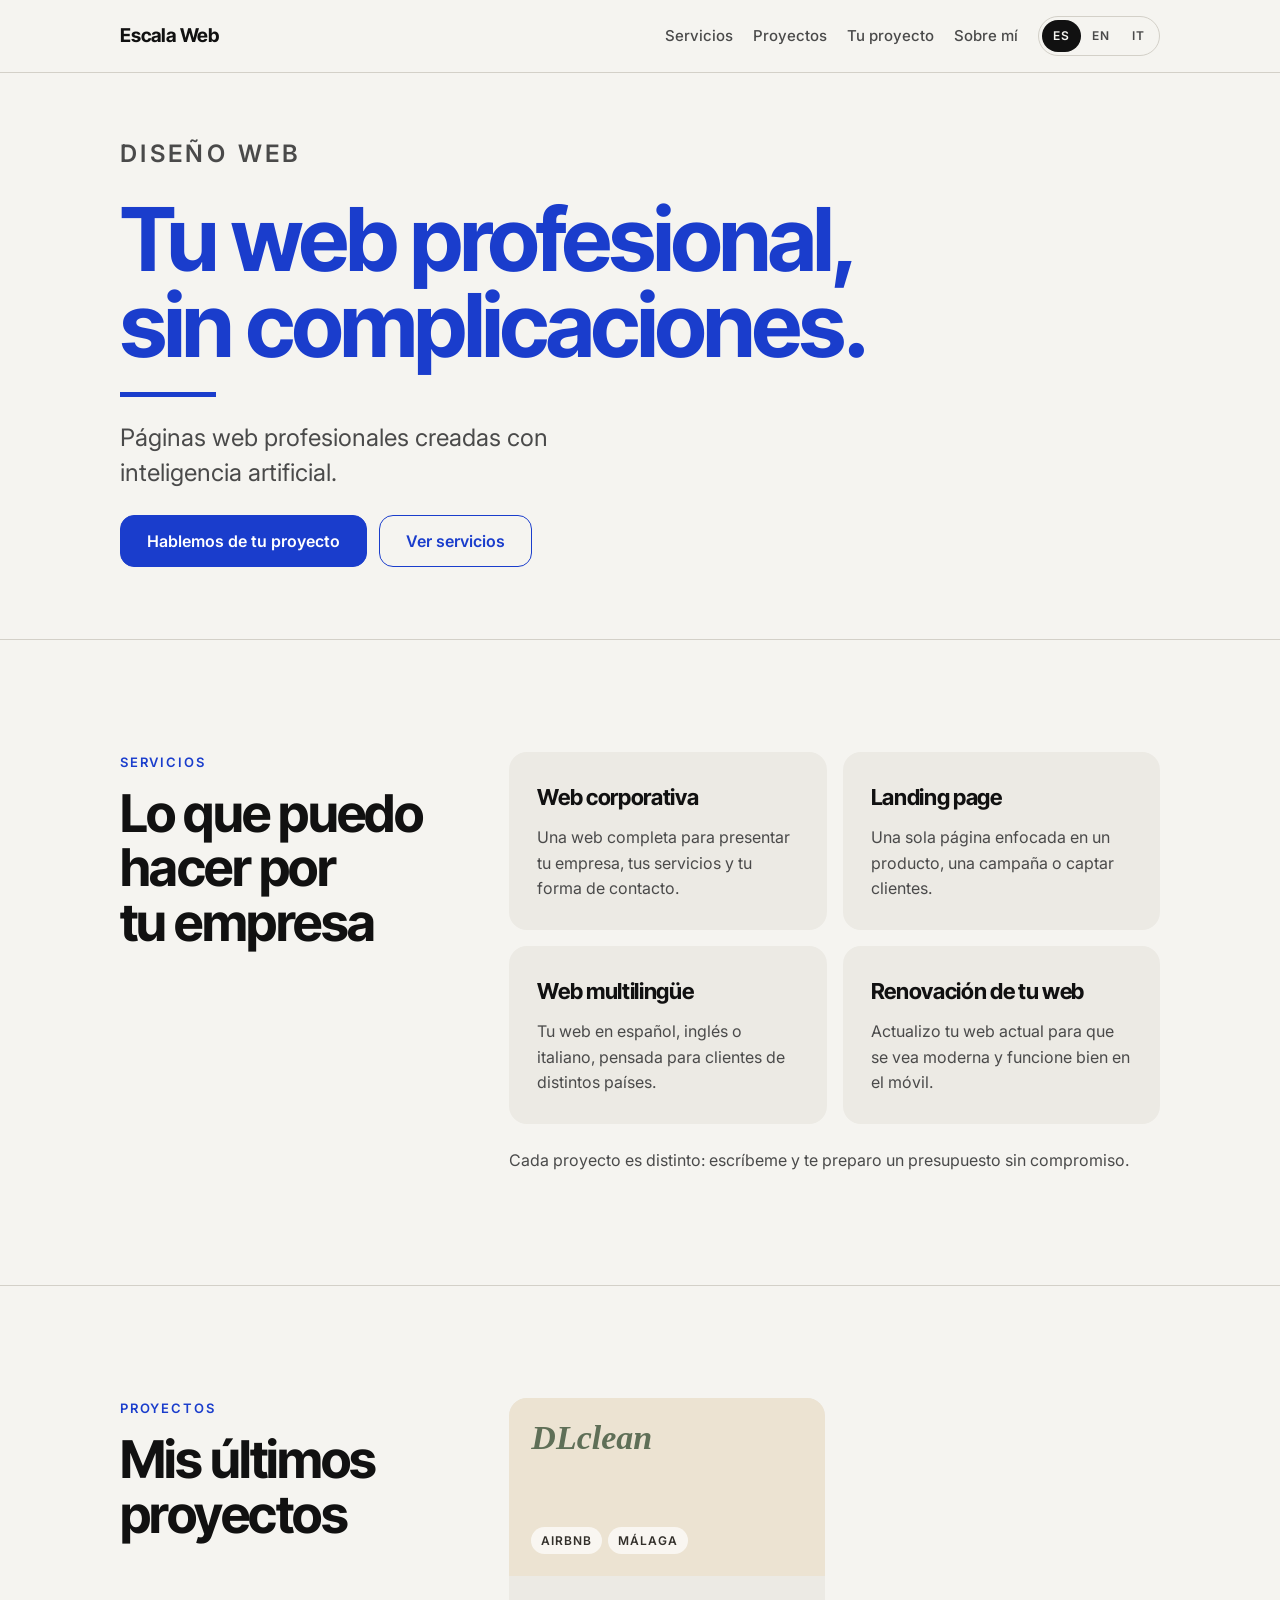
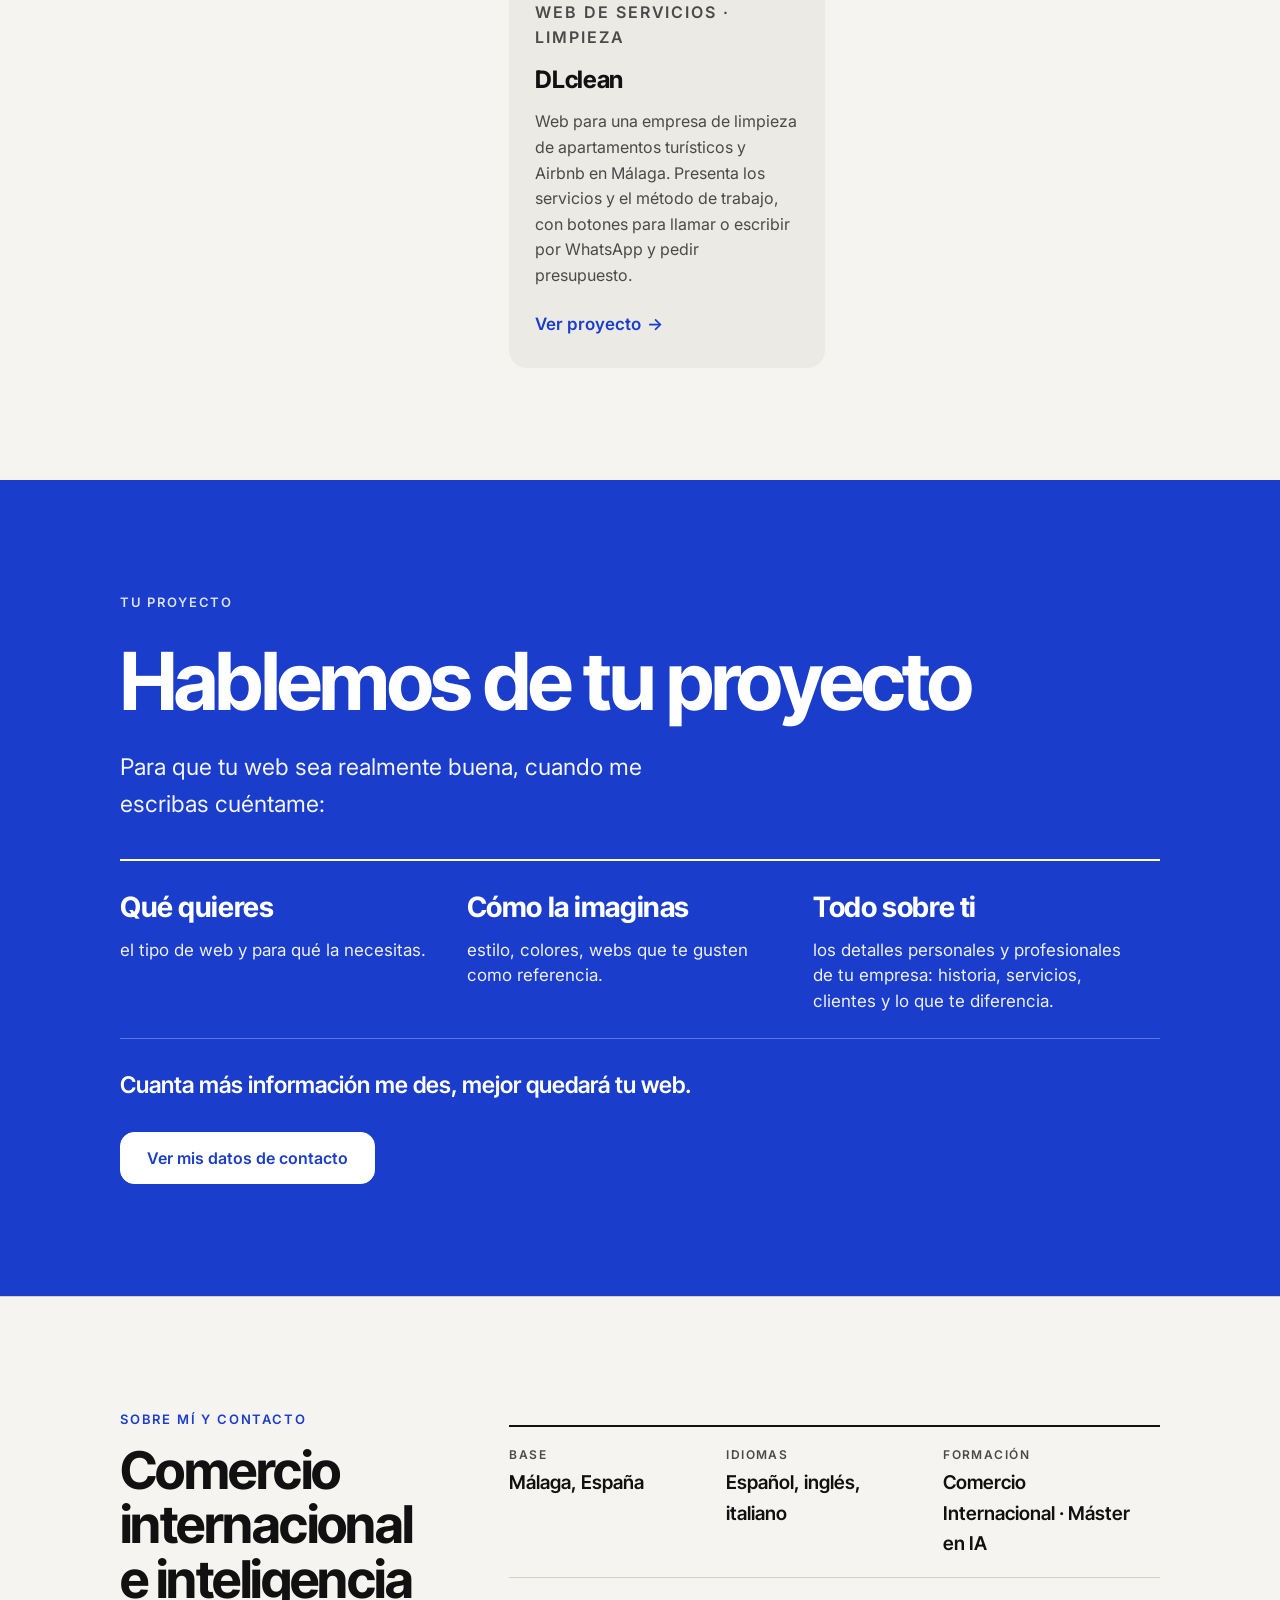
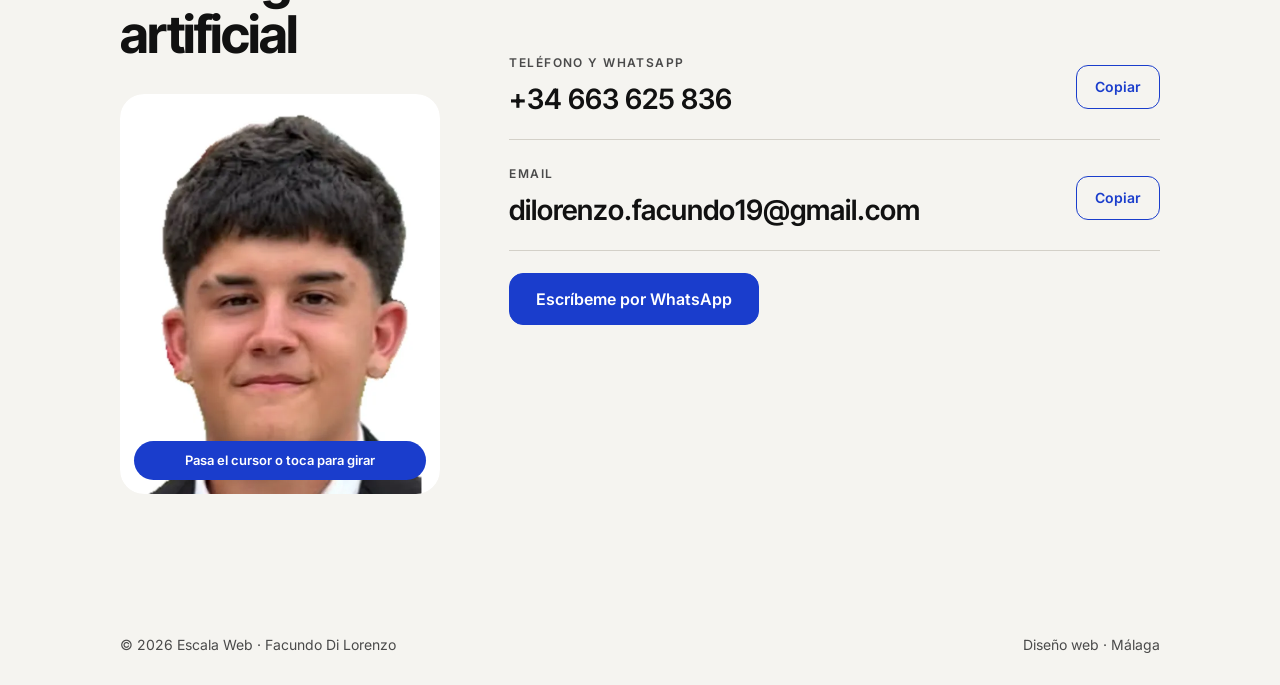
==== index.html @ a5c20615 "Añadir web de Escala Web lista para GitHub Pages Incluye index.html (sitio trilingüe ES/EN/IT), READ" ====
<!doctype html>
<html lang="es">
<head>
<meta charset="utf-8">
<meta name="viewport" content="width=device-width, initial-scale=1, viewport-fit=cover">
<style>body{margin:0}img{max-width:100%}[hidden]{display:none!important}</style>
<title>Escala Web</title>
<meta name="claude:viewport-fit-sides" content="cover">
<link rel="preconnect" href="https://fonts.googleapis.com">
<link rel="stylesheet" href="https://fonts.googleapis.com/css2?family=Inter+Tight:wght@500;600;700&family=Inter:wght@400;500;600&display=swap">
<style>
/* Layout: one column of wide bands, big flyer-style headline, accent block for contact */
:root{
  --bg:#F5F4F0; --surface:#ECEAE4; --fg:#111111; --muted:#4A4A4A; --line:#D3D0C8;
  --accent:#1A3DCC; --accent-ink:#FFFFFF; --accent-hover:#122C99;
  --display:'Inter Tight', 'Helvetica Neue', Arial, sans-serif;
  --body:'Inter', system-ui, -apple-system, 'Segoe UI', sans-serif;
}
@media (prefers-color-scheme: dark){:root:not([data-theme="light"]){
  --bg:#111215; --surface:#1A1C21; --fg:#F2F1EC; --muted:#B4B3AE; --line:#2C2E35;
  --accent:#7D95FF; --accent-ink:#0B0D14; --accent-hover:#A3B4FF; color-scheme:dark}}
:root[data-theme="dark"]{
  --bg:#111215; --surface:#1A1C21; --fg:#F2F1EC; --muted:#B4B3AE; --line:#2C2E35;
  --accent:#7D95FF; --accent-ink:#0B0D14; --accent-hover:#A3B4FF; color-scheme:dark}

*{box-sizing:border-box}
html{scroll-behavior:smooth}
@media (prefers-reduced-motion: reduce){html{scroll-behavior:auto}}
body{background:var(--bg);color:var(--fg);font-family:var(--body);font-size:17px;line-height:1.6}
body::before{content:"";position:fixed;inset:0 0 auto;height:env(safe-area-inset-top,0px);z-index:10;background:var(--bg)}
.wrap{max-width:1120px;margin:0 auto;padding-left:max(16px,env(safe-area-inset-left,0px));padding-right:max(16px,env(safe-area-inset-right,0px))}
@media (min-width:720px){.wrap{padding-left:max(40px,env(safe-area-inset-left,0px));padding-right:max(40px,env(safe-area-inset-right,0px))}}
a{color:var(--accent)} a:hover{color:var(--accent-hover)}
:focus-visible{outline:3px solid var(--accent);outline-offset:3px;border-radius:4px}

/* header */
header{position:sticky;top:env(safe-area-inset-top,0px);z-index:5;background:var(--bg);border-bottom:1px solid var(--line)}
.bar{display:flex;align-items:center;justify-content:space-between;gap:16px;padding-block:16px;flex-wrap:wrap}
.name{font-family:var(--display);font-weight:700;font-size:19px;letter-spacing:-0.01em;color:var(--fg);text-decoration:none}
nav{display:flex;align-items:center;gap:20px;flex-wrap:wrap}
nav .links{display:flex;gap:20px}
nav .links a{color:var(--muted);text-decoration:none;font-size:15px;font-weight:500}
nav .links a:hover{color:var(--fg)}
.lang{display:flex;border:1px solid var(--line);border-radius:999px;padding:3px}
.lang button{font:600 12px/1 var(--body);letter-spacing:0.08em;background:none;border:0;color:var(--muted);padding:8px 11px;border-radius:999px;cursor:pointer;min-height:32px}
.lang button[aria-pressed="true"]{background:var(--fg);color:var(--bg)}
@media (max-width:640px){nav .links{display:none}}

.eyebrow{font-size:13px;font-weight:600;letter-spacing:0.14em;text-transform:uppercase;color:var(--accent);margin:0}
h1,h2,h3{font-family:var(--display);text-wrap:balance;margin:0}

/* hero */
.hero{padding-block:clamp(32px,5vw,64px) clamp(48px,6vw,72px);display:flex;flex-direction:column;gap:24px}
.hero h1{font-size:clamp(42px,7vw,88px);line-height:0.98;letter-spacing:-0.035em;font-weight:700;max-width:13ch}
.hero h1 span{color:var(--accent)}
.rule{width:96px;height:5px;background:var(--accent)}
.hero p{font-size:clamp(19px,2.2vw,24px);color:var(--muted);max-width:34ch;margin:0;line-height:1.45}
.actions{display:flex;gap:12px;flex-wrap:wrap}
.btn{display:inline-flex;align-items:center;gap:10px;min-height:52px;padding:0 26px;border-radius:14px;font:600 16px/1 var(--body);text-decoration:none;border:1.5px solid var(--accent);cursor:pointer}
.btn.solid{background:var(--accent);color:var(--accent-ink)}
.btn.solid:hover{background:var(--accent-hover);border-color:var(--accent-hover);color:var(--accent-ink)}
.btn.ghost{background:none;color:var(--accent)}
.btn.ghost:hover{color:var(--accent-hover);border-color:var(--accent-hover)}

section{border-top:1px solid var(--line)}
.section{padding-block:clamp(64px,9vw,112px);display:grid;grid-template-columns:minmax(0,1fr);gap:40px}
@media (min-width:880px){.section{grid-template-columns:minmax(0,4fr) minmax(0,8fr);gap:64px}}
.section h2{font-size:clamp(34px,4.6vw,52px);line-height:1.05;letter-spacing:-0.03em;margin-top:14px}

/* about */
.about-body{display:flex;flex-direction:column;gap:20px;min-width:0}
.about-body p{margin:0;max-width:62ch;font-size:clamp(17px,1.6vw,19px)}
.facts{display:grid;grid-template-columns:repeat(auto-fit,minmax(200px,1fr));gap:0;margin-top:16px;border-top:2px solid var(--fg)}
.fact{padding:18px 20px 18px 0;border-bottom:1px solid var(--line);display:flex;flex-direction:column;gap:4px}
.fact dt{font-size:12px;font-weight:600;letter-spacing:0.12em;text-transform:uppercase;color:var(--muted)}
.fact dd{margin:0;font-family:var(--display);font-weight:600;font-size:19px}

/* services */
.services{display:grid;grid-template-columns:repeat(auto-fit,minmax(min(100%,260px),1fr));gap:16px;min-width:0}
.service{background:var(--surface);border-radius:18px;padding:28px;display:flex;flex-direction:column;gap:10px}
.service h3{font-size:22px;letter-spacing:-0.015em}
.service p{margin:0;color:var(--muted);font-size:16px}
.note{grid-column:1/-1;margin:8px 0 0;color:var(--muted);font-size:16px}

/* project slide */
.project-slide{background:var(--accent);color:var(--accent-ink);border-top:0}
.slide{min-height:min(88vh,860px);padding-block:clamp(64px,9vw,112px);display:flex;flex-direction:column;justify-content:center;gap:28px}
.project-slide .eyebrow{color:var(--accent-ink);opacity:0.85}
.project-slide h2{color:var(--accent-ink);font-size:clamp(40px,6.4vw,80px);line-height:1;letter-spacing:-0.035em;margin:0}
.slide-intro{margin:0;font-size:clamp(19px,2vw,23px);max-width:44ch;opacity:0.95}
.asks{list-style:none;margin:8px 0 0;padding:0;display:grid;grid-template-columns:repeat(auto-fit,minmax(min(100%,240px),1fr));gap:0;border-top:2px solid var(--accent-ink)}
.asks li{display:flex;flex-direction:column;gap:8px;padding:24px 24px 24px 0;border-bottom:1px solid color-mix(in srgb,var(--accent-ink) 30%,transparent);min-width:0}
.asks strong{font-family:var(--display);font-weight:700;font-size:clamp(22px,2.4vw,28px);letter-spacing:-0.015em}
.asks span{opacity:0.92;line-height:1.5}
.slide-outro{margin:0;font-family:var(--display);font-weight:600;font-size:clamp(19px,2vw,23px)}
.btn.light{align-self:flex-start;background:var(--accent-ink);color:var(--accent);border-color:var(--accent-ink)}
.btn.light:hover{opacity:0.9;color:var(--accent)}

/* contact details inside about */
.contact-list{display:flex;flex-direction:column;gap:6px;min-width:0;margin-top:20px}
.contact-row{display:flex;align-items:center;justify-content:space-between;gap:16px;flex-wrap:wrap;padding:18px 0;border-bottom:1px solid var(--line)}
.contact-row .lbl{font-size:12px;font-weight:600;letter-spacing:0.12em;text-transform:uppercase;color:var(--muted);display:block;margin-bottom:4px}
.contact-row .val{font-family:var(--display);font-weight:600;font-size:clamp(20px,2.6vw,28px);user-select:all;overflow-wrap:anywhere}
.copy{font:600 14px/1 var(--body);background:none;color:var(--accent);border:1.5px solid var(--accent);border-radius:12px;min-height:44px;padding:0 18px;cursor:pointer}
.copy:hover{background:var(--accent);color:var(--accent-ink)}
.wa{align-self:flex-start;margin-top:16px}

/* projects */
.projects{display:grid;grid-template-columns:repeat(auto-fill,minmax(min(100%,300px),1fr));gap:20px;min-width:0}
.proj{background:var(--surface);border-radius:18px;overflow:hidden;display:flex;flex-direction:column;min-width:0}
.proj-vis{aspect-ratio:16/9;max-width:100%;display:flex;flex-direction:column;justify-content:space-between;padding:22px}
.proj-vis.clean{background:#ECE3D2;color:#33302B}
.proj-vis.clean em{color:#5F6F57}
.pv-name{font-family:Georgia,'Times New Roman',serif;font-size:clamp(26px,3vw,34px);font-weight:600;line-height:1.05}
.pv-name em{font-style:italic}
.pv-tags{display:flex;gap:6px;flex-wrap:wrap}
.pv-tags i{font-style:normal;font-size:12px;font-weight:600;letter-spacing:0.08em;text-transform:uppercase;background:rgba(255,255,255,0.7);color:#33302B;padding:4px 10px;border-radius:999px}
.proj-body{padding:24px 26px 26px;display:flex;flex-direction:column;gap:10px;flex:1}
.proj-kind{margin:0;font-size:12px;font-weight:600;letter-spacing:0.12em;text-transform:uppercase;color:var(--accent)}
.proj-body h3{font-size:24px;letter-spacing:-0.015em}
.proj-body p{margin:0;color:var(--muted);font-size:16px}
.proj-link{margin-top:auto;padding-top:8px;font-weight:600;text-decoration:none;display:inline-flex;align-items:center;gap:6px;min-height:44px}
.proj-link::after{content:"→"}

/* flip card */
.flip{display:block;margin-top:32px;width:min(100%,320px);aspect-ratio:4/5;max-width:100%;padding:0;border:0;background:none;cursor:pointer;perspective:1200px;font:inherit;color:inherit;text-align:left}
.flip-inner{position:relative;display:block;width:100%;height:100%;transition:transform .7s cubic-bezier(.2,.7,.2,1);transform-style:preserve-3d}
.flip[aria-pressed="true"] .flip-inner{transform:rotateY(180deg)}
@media (hover:hover){.flip:hover .flip-inner{transform:rotateY(180deg)}}
.flip-face{position:absolute;inset:0;border-radius:24px;overflow:hidden;backface-visibility:hidden;-webkit-backface-visibility:hidden;display:flex;flex-direction:column}
.flip-front{background:var(--surface);align-items:center;justify-content:center}
.flip-front img{position:absolute;inset:0;width:100%;height:100%;object-fit:cover}
.photo-ph{font-family:var(--display);font-weight:700;font-size:88px;letter-spacing:-0.04em;color:var(--accent)}
.flip-hint{position:absolute;left:14px;right:14px;bottom:14px;text-align:center;font-size:13px;font-weight:600;padding:9px 12px;border-radius:999px;background:var(--accent);color:var(--accent-ink)}
.flip-back{transform:rotateY(180deg);background:var(--accent);color:var(--accent-ink);padding:24px 22px;justify-content:safe center;gap:10px;overflow-y:auto}
.flip-name{font-family:var(--display);font-weight:700;font-size:22px;line-height:1.1;letter-spacing:-0.02em}
.flip-text{font-size:15px;line-height:1.4}
.flip-ask{font-family:var(--display);font-weight:600;font-size:15px;line-height:1.35;padding-top:10px;border-top:1px solid color-mix(in srgb,var(--accent-ink) 35%,transparent)}
@media (prefers-reduced-motion:reduce){.flip-inner{transition:none}}

footer .wrap{padding-block:28px;display:flex;justify-content:space-between;gap:12px;flex-wrap:wrap;color:var(--muted);font-size:14px}
</style>

<header>
  <div class="wrap bar">
    <a class="name" href="#inicio">Escala Web</a>
    <nav aria-label="Principal">
      <div class="links">
        <a href="#servicios" data-i18n="navServices">Servicios</a>
        <a href="#proyectos" data-i18n="navProj">Proyectos</a>
        <a href="#contacto" data-i18n="navContact">Tu proyecto</a>
        <a href="#sobre-mi" data-i18n="navAbout">Sobre mí</a>
      </div>
      <div class="lang" role="group" aria-label="Idioma">
        <button type="button" id="lang-es" data-lang="es" aria-pressed="true">ES</button>
        <button type="button" id="lang-en" data-lang="en" aria-pressed="false">EN</button>
        <button type="button" id="lang-it" data-lang="it" aria-pressed="false">IT</button>
      </div>
    </nav>
  </div>
</header>

<main>
  <div class="wrap hero" id="inicio">
    <p class="eyebrow" data-i18n="heroEyebrow">Diseño web</p>
    <h1><span data-i18n="heroA">Tu web profesional,</span><br><span data-i18n="heroB">sin complicaciones.</span></h1>
    <div class="rule" aria-hidden="true"></div>
    <p data-i18n="heroSub">Páginas web profesionales creadas con inteligencia artificial.</p>
    <div class="actions">
      <a class="btn solid" href="#contacto" data-i18n="ctaTalk">Hablemos de tu proyecto</a>
      <a class="btn ghost" href="#servicios" data-i18n="ctaServices">Ver servicios</a>
    </div>
  </div>

  <section id="servicios">
    <div class="wrap section">
      <div>
        <p class="eyebrow" data-i18n="servEyebrow">Servicios</p>
        <h2 data-i18n="servTitle">Lo que puedo hacer por tu empresa</h2>
      </div>
      <div class="services">
        <article class="service"><h3 data-i18n="s1t">Web corporativa</h3><p data-i18n="s1d">Una web completa para presentar tu empresa, tus servicios y tu forma de contacto.</p></article>
        <article class="service"><h3 data-i18n="s2t">Landing page</h3><p data-i18n="s2d">Una sola página enfocada en un producto, una campaña o captar clientes.</p></article>
        <article class="service"><h3 data-i18n="s3t">Web multilingüe</h3><p data-i18n="s3d">Tu web en español, inglés o italiano, pensada para clientes de distintos países.</p></article>
        <article class="service"><h3 data-i18n="s4t">Renovación de tu web</h3><p data-i18n="s4d">Actualizo tu web actual para que se vea moderna y funcione bien en el móvil.</p></article>
        <p class="note" data-i18n="servNote">Cada proyecto es distinto: escríbeme y te preparo un presupuesto sin compromiso.</p>
      </div>
    </div>
  </section>

  <section id="proyectos">
    <div class="wrap section">
      <div>
        <p class="eyebrow" data-i18n="projEyebrow">Proyectos</p>
        <h2 data-i18n="projTitle">Mis últimos proyectos</h2>
      </div>
      <div class="projects">
        <article class="proj">
          <div class="proj-vis clean" aria-hidden="true"><span class="pv-name"><em>DLclean</em></span><span class="pv-tags"><i>Airbnb</i><i>Málaga</i></span></div>
          <div class="proj-body">
            <p class="proj-kind" data-i18n="p2k">Web de servicios · Limpieza</p>
            <h3>DLclean</h3>
            <p data-i18n="p2d">Web para una empresa de limpieza de apartamentos turísticos y Airbnb en Málaga. Presenta los servicios y el método de trabajo, con botones para llamar o escribir por WhatsApp y pedir presupuesto.</p>
            <a class="proj-link" href="https://claude.ai/artifact/Vc1E23yDyz9UWyHTPFoiGH" target="_blank" rel="noopener" data-i18n="seeProj">Ver proyecto</a>
          </div>
        </article>
      </div>
    </div>
  </section>

  <section id="contacto" class="project-slide">
    <div class="wrap slide">
      <p class="eyebrow" data-i18n="contEyebrow">Tu proyecto</p>
      <h2 data-i18n="contTitle">Hablemos de tu proyecto</h2>
      <p class="slide-intro" data-i18n="briefIntro">Para que tu web sea realmente buena, cuando me escribas cuéntame:</p>
      <ul class="asks">
        <li><strong data-i18n="b1t">Qué quieres</strong><span data-i18n="b1d">el tipo de web y para qué la necesitas.</span></li>
        <li><strong data-i18n="b2t">Cómo la imaginas</strong><span data-i18n="b2d">estilo, colores, webs que te gusten como referencia.</span></li>
        <li><strong data-i18n="b3t">Todo sobre ti</strong><span data-i18n="b3d">los detalles personales y profesionales de tu empresa: historia, servicios, clientes y lo que te diferencia.</span></li>
      </ul>
      <p class="slide-outro" data-i18n="briefOutro">Cuanta más información me des, mejor quedará tu web.</p>
      <a class="btn light" href="#sobre-mi" data-i18n="toContact">Ver mis datos de contacto</a>
    </div>
  </section>

  <section id="sobre-mi">
    <div class="wrap section">
      <div>
        <p class="eyebrow" data-i18n="aboutEyebrow">Sobre mí y contacto</p>
        <h2 data-i18n="aboutTitle">Comercio internacional e inteligencia artificial</h2>
        <button type="button" class="flip" id="flip-card" aria-pressed="false" aria-label="Girar la tarjeta para ver más sobre Facundo">
          <span class="flip-inner">
            <span class="flip-face flip-front">
              <img src="[data-uri]" alt="Facundo Di Lorenzo" width="560" height="700">
              <span class="flip-hint" data-i18n="flipHint">Pasa el cursor o toca para girar</span>
            </span>
            <span class="flip-face flip-back">
              <span class="flip-name">Facundo Di Lorenzo</span>
              <span class="flip-text" data-i18n="flipText">Soy Facundo Di Lorenzo y tengo 19 años. Soy graduado en Bachillerato de Letras y actualmente estudio Comercio Internacional y curso un máster de Inteligencia Artificial y sus skills.</span>
              <span class="flip-ask" data-i18n="flipAsk">Si necesitas algo más, pregúntame.</span>
            </span>
          </span>
        </button>
      </div>
      <div class="about-body">
        <dl class="facts">
          <div class="fact"><dt data-i18n="fBase">Base</dt><dd>Málaga, España</dd></div>
          <div class="fact"><dt data-i18n="fLang">Idiomas</dt><dd data-i18n="fLangV">Español, inglés, italiano</dd></div>
          <div class="fact"><dt data-i18n="fStudy">Formación</dt><dd data-i18n="fStudyV">Comercio Internacional · Máster en IA</dd></div>
        </dl>
        <div class="contact-list">
          <div class="contact-row">
            <div><span class="lbl" data-i18n="cPhone">Teléfono y WhatsApp</span><span class="val" id="phone">+34 663 625 836</span></div>
            <button class="copy" type="button" id="copy-phone" data-copy="+34663625836" data-i18n="copy">Copiar</button>
          </div>
          <div class="contact-row">
            <div><span class="lbl" data-i18n="cMail">Email</span><span class="val" id="mail">dilorenzo.facundo19@gmail.com</span></div>
            <button class="copy" type="button" id="copy-mail" data-copy="dilorenzo.facundo19@gmail.com" data-i18n="copy">Copiar</button>
          </div>
          <a class="btn solid wa" href="https://wa.me/34663625836" target="_blank" rel="noopener" data-i18n="waBtn">Escríbeme por WhatsApp</a>
        </div>
      </div>
    </div>
  </section>

</main>

<footer>
  <div class="wrap"><span>© 2026 Escala Web · Facundo Di Lorenzo</span><span data-i18n="footer">Diseño web · Málaga</span></div>
</footer>

<script>
const T = {
  es:{navAbout:"Sobre mí",navServices:"Servicios",flipHint:"Pasa el cursor o toca para girar",flipText:"Soy Facundo Di Lorenzo y tengo 19 años. Soy graduado en Bachillerato de Letras y actualmente estudio Comercio Internacional y curso un máster de Inteligencia Artificial y sus skills.",flipAsk:"Si necesitas algo más, pregúntame.",navProj:"Proyectos",projEyebrow:"Proyectos",projTitle:"Mis últimos proyectos",p2k:"Web de servicios · Limpieza",p2d:"Web para una empresa de limpieza de apartamentos turísticos y Airbnb en Málaga. Presenta los servicios y el método de trabajo, con botones para llamar o escribir por WhatsApp y pedir presupuesto.",seeProj:"Ver proyecto",navContact:"Tu proyecto",heroEyebrow:"Diseño web",heroA:"Tu web profesional,",heroB:"sin complicaciones.",heroSub:"Páginas web profesionales creadas con inteligencia artificial.",ctaTalk:"Hablemos de tu proyecto",ctaServices:"Ver servicios",aboutEyebrow:"Sobre mí y contacto",aboutTitle:"Comercio internacional e inteligencia artificial",fBase:"Base",fLang:"Idiomas",fLangV:"Español, inglés, italiano",fStudy:"Formación",fStudyV:"Comercio Internacional · Máster en IA",servEyebrow:"Servicios",servTitle:"Lo que puedo hacer por tu empresa",s1t:"Web corporativa",s1d:"Una web completa para presentar tu empresa, tus servicios y tu forma de contacto.",s2t:"Landing page",s2d:"Una sola página enfocada en un producto, una campaña o captar clientes.",s3t:"Web multilingüe",s3d:"Tu web en español, inglés o italiano, pensada para clientes de distintos países.",s4t:"Renovación de tu web",s4d:"Actualizo tu web actual para que se vea moderna y funcione bien en el móvil.",servNote:"Cada proyecto es distinto: escríbeme y te preparo un presupuesto sin compromiso.",contEyebrow:"Tu proyecto",toContact:"Ver mis datos de contacto",contTitle:"Hablemos de tu proyecto",briefIntro:"Para que tu web sea realmente buena, cuando me escribas cuéntame:",b1t:"Qué quieres",b1d:"el tipo de web y para qué la necesitas.",b2t:"Cómo la imaginas",b2d:"estilo, colores, webs que te gusten como referencia.",b3t:"Todo sobre ti",b3d:"los detalles personales y profesionales de tu empresa: historia, servicios, clientes y lo que te diferencia.",briefOutro:"Cuanta más información me des, mejor quedará tu web.",cPhone:"Teléfono y WhatsApp",cMail:"Email",copy:"Copiar",copied:"Copiado",waBtn:"Escríbeme por WhatsApp",footer:"Diseño web · Málaga"},
  en:{navAbout:"About",navServices:"Services",flipHint:"Hover or tap to flip",flipText:"I'm Facundo Di Lorenzo and I'm 19. I finished my Baccalaureate in Humanities, and I'm now studying International Trade and doing a master's in Artificial Intelligence and its skills.",flipAsk:"If you need anything else, just ask me.",navProj:"Projects",projEyebrow:"Projects",projTitle:"My latest projects",p2k:"Service website · Cleaning",p2d:"Website for a holiday-apartment and Airbnb cleaning company in Málaga. It presents the services and the way of working, with buttons to call, message on WhatsApp and ask for a quote.",seeProj:"See project",navContact:"Your project",heroEyebrow:"Web design",heroA:"Your professional website,",heroB:"without the hassle.",heroSub:"Professional websites built with artificial intelligence.",ctaTalk:"Let's talk about your project",ctaServices:"See services",aboutEyebrow:"About me & contact",aboutTitle:"International trade meets artificial intelligence",fBase:"Based in",fLang:"Languages",fLangV:"Spanish, English, Italian",fStudy:"Education",fStudyV:"International Trade · Master's in AI",servEyebrow:"Services",servTitle:"What I can do for your business",s1t:"Company website",s1d:"A complete website to present your company, your services and how to reach you.",s2t:"Landing page",s2d:"A single page focused on one product, a campaign or winning new clients.",s3t:"Multilingual website",s3d:"Your website in Spanish, English or Italian, built for clients from different countries.",s4t:"Website redesign",s4d:"I update your current website so it looks modern and works well on mobile.",servNote:"Every project is different: write to me and I'll prepare a free, no-obligation quote.",contEyebrow:"Your project",toContact:"See my contact details",contTitle:"Let's talk about your project",briefIntro:"To make your website truly great, when you contact me tell me:",b1t:"What you want",b1d:"the type of website and what you need it for.",b2t:"How you picture it",b2d:"style, colours, websites you like as a reference.",b3t:"All about you",b3d:"the personal and professional details of your business: its story, services, clients and what sets you apart.",briefOutro:"The more you tell me, the better your website will be.",cPhone:"Phone and WhatsApp",cMail:"Email",copy:"Copy",copied:"Copied",waBtn:"Message me on WhatsApp",footer:"Web design · Málaga"},
  it:{navAbout:"Chi sono",navServices:"Servizi",flipHint:"Passa il cursore o tocca per girare",flipText:"Sono Facundo Di Lorenzo e ho 19 anni. Mi sono diplomato al liceo umanistico e ora studio Commercio Internazionale e frequento un master in Intelligenza Artificiale e le sue skills.",flipAsk:"Se ti serve altro, chiedimi pure.",navProj:"Progetti",projEyebrow:"Progetti",projTitle:"I miei ultimi progetti",p2k:"Sito di servizi · Pulizie",p2d:"Sito per un'impresa di pulizie di appartamenti turistici e Airbnb a Málaga. Presenta i servizi e il metodo di lavoro, con pulsanti per chiamare, scrivere su WhatsApp e chiedere un preventivo.",seeProj:"Vedi il progetto",navContact:"Il tuo progetto",heroEyebrow:"Web design",heroA:"Il tuo sito professionale,",heroB:"senza complicazioni.",heroSub:"Siti web professionali creati con l'intelligenza artificiale.",ctaTalk:"Parliamo del tuo progetto",ctaServices:"Vedi i servizi",aboutEyebrow:"Chi sono e contatti",aboutTitle:"Commercio internazionale e intelligenza artificiale",fBase:"Sede",fLang:"Lingue",fLangV:"Spagnolo, inglese, italiano",fStudy:"Formazione",fStudyV:"Commercio Internazionale · Master in IA",servEyebrow:"Servizi",servTitle:"Cosa posso fare per la tua azienda",s1t:"Sito aziendale",s1d:"Un sito completo per presentare la tua azienda, i tuoi servizi e come contattarti.",s2t:"Landing page",s2d:"Una sola pagina dedicata a un prodotto, una campagna o all'acquisizione di clienti.",s3t:"Sito multilingue",s3d:"Il tuo sito in spagnolo, inglese o italiano, pensato per clienti di paesi diversi.",s4t:"Rinnovo del sito",s4d:"Aggiorno il tuo sito attuale perché sia moderno e funzioni bene su mobile.",servNote:"Ogni progetto è diverso: scrivimi e ti preparo un preventivo senza impegno.",contEyebrow:"Il tuo progetto",toContact:"Vedi i miei contatti",contTitle:"Parliamo del tuo progetto",briefIntro:"Perché il tuo sito sia davvero ottimo, quando mi contatti raccontami:",b1t:"Cosa vuoi",b1d:"il tipo di sito e a cosa ti serve.",b2t:"Come lo immagini",b2d:"stile, colori, siti che ti piacciono come riferimento.",b3t:"Tutto su di te",b3d:"i dettagli personali e professionali della tua azienda: storia, servizi, clienti e cosa ti distingue.",briefOutro:"Più informazioni mi dai, migliore sarà il tuo sito.",cPhone:"Telefono e WhatsApp",cMail:"Email",copy:"Copia",copied:"Copiato",waBtn:"Scrivimi su WhatsApp",footer:"Web design · Málaga"}
};
let current = 'es';
function setLang(l){
  if(!T[l]) l='es';
  current = l;
  document.documentElement.lang = l;
  document.querySelectorAll('[data-i18n]').forEach(el=>{const k=el.dataset.i18n; if(T[l][k]) el.textContent=T[l][k];});
  document.querySelectorAll('.lang button').forEach(b=>b.setAttribute('aria-pressed', String(b.dataset.lang===l)));
  try{localStorage.setItem('lang',l);}catch(e){}
}
(function(){const f=document.getElementById('flip-card');if(f)f.addEventListener('click',()=>f.setAttribute('aria-pressed',String(f.getAttribute('aria-pressed')!=='true')));})();
document.querySelectorAll('.lang button').forEach(b=>b.addEventListener('click',()=>setLang(b.dataset.lang)));
document.querySelectorAll('.copy').forEach(b=>b.addEventListener('click',()=>{
  const done=()=>{b.textContent=T[current].copied; setTimeout(()=>{b.textContent=T[current].copy;},1600);};
  const fallback=()=>{const v=b.parentElement.querySelector('.val'); const r=document.createRange(); r.selectNodeContents(v); const s=getSelection(); s.removeAllRanges(); s.addRange(r);};
  try{navigator.clipboard.writeText(b.dataset.copy).then(done,fallback);}catch(e){fallback();}
}));
let saved=null; try{saved=localStorage.getItem('lang');}catch(e){}
setLang(saved||'es');
</script>

</html>
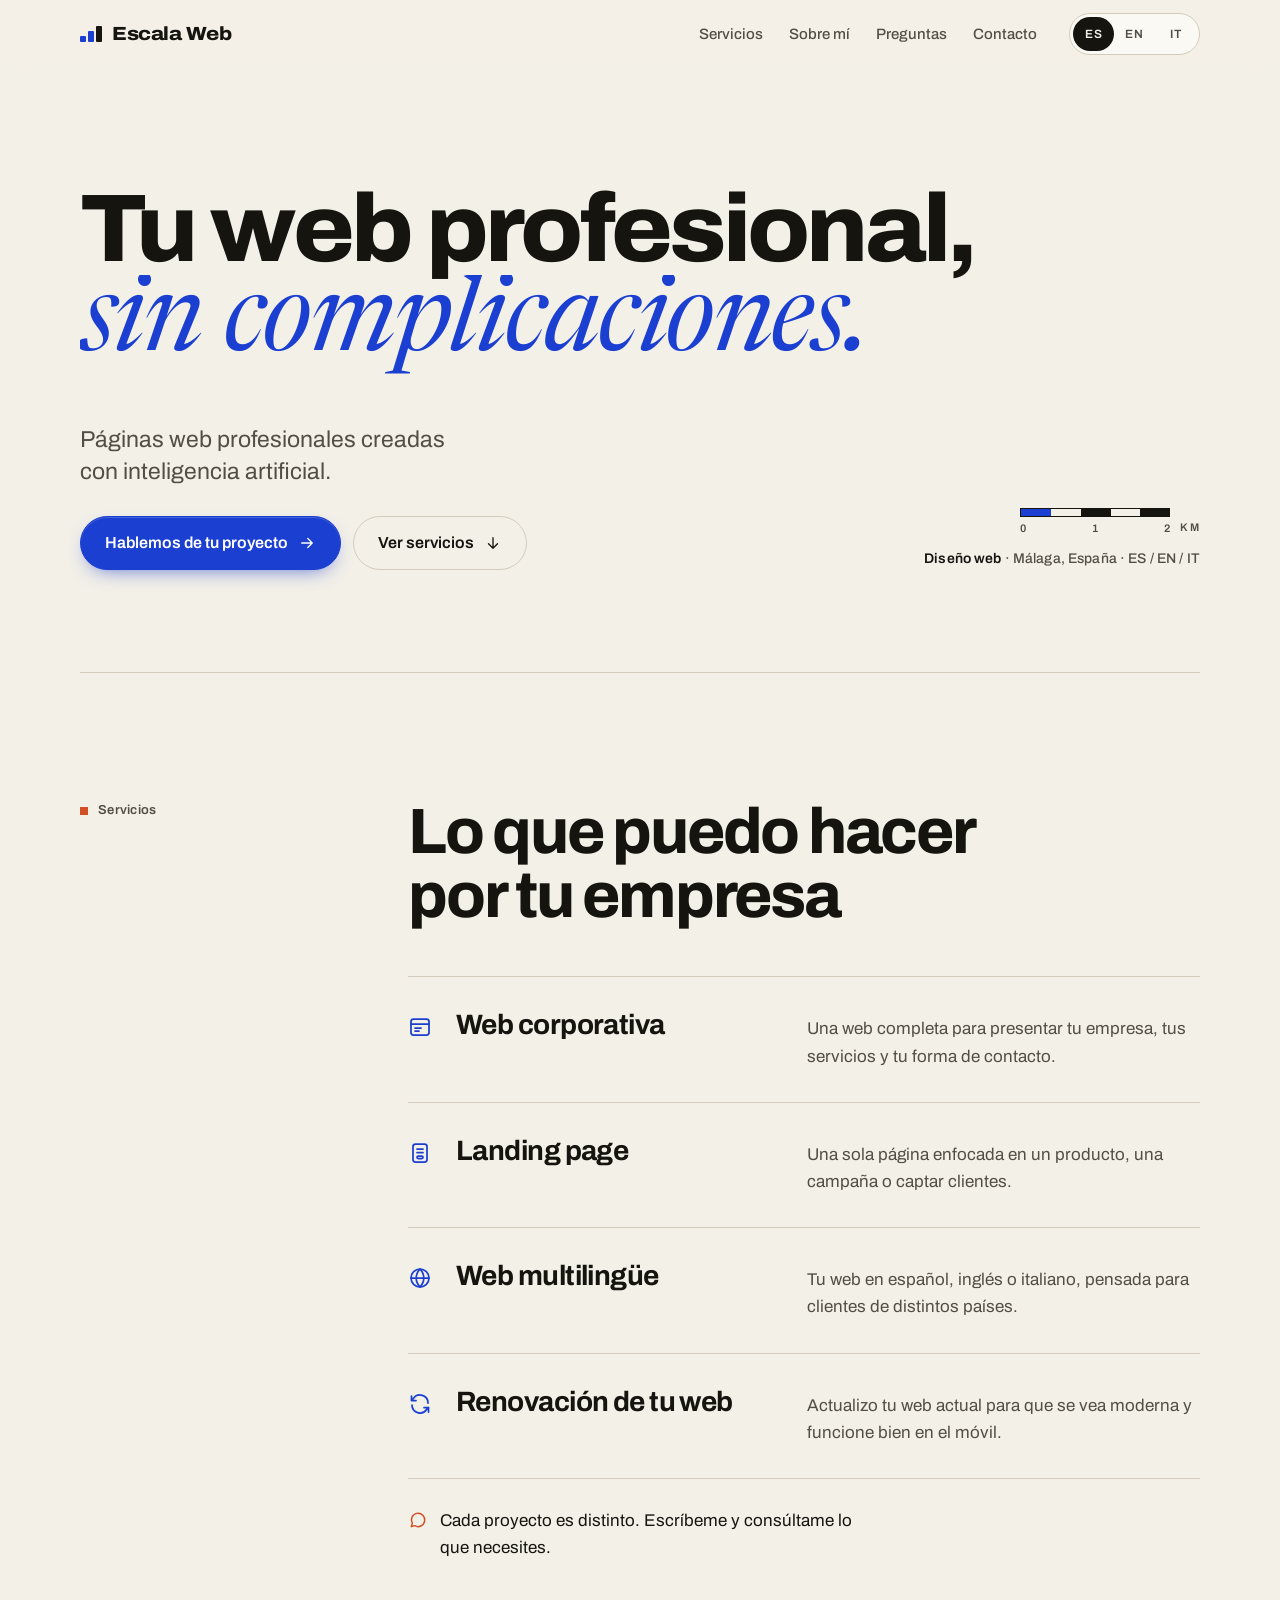
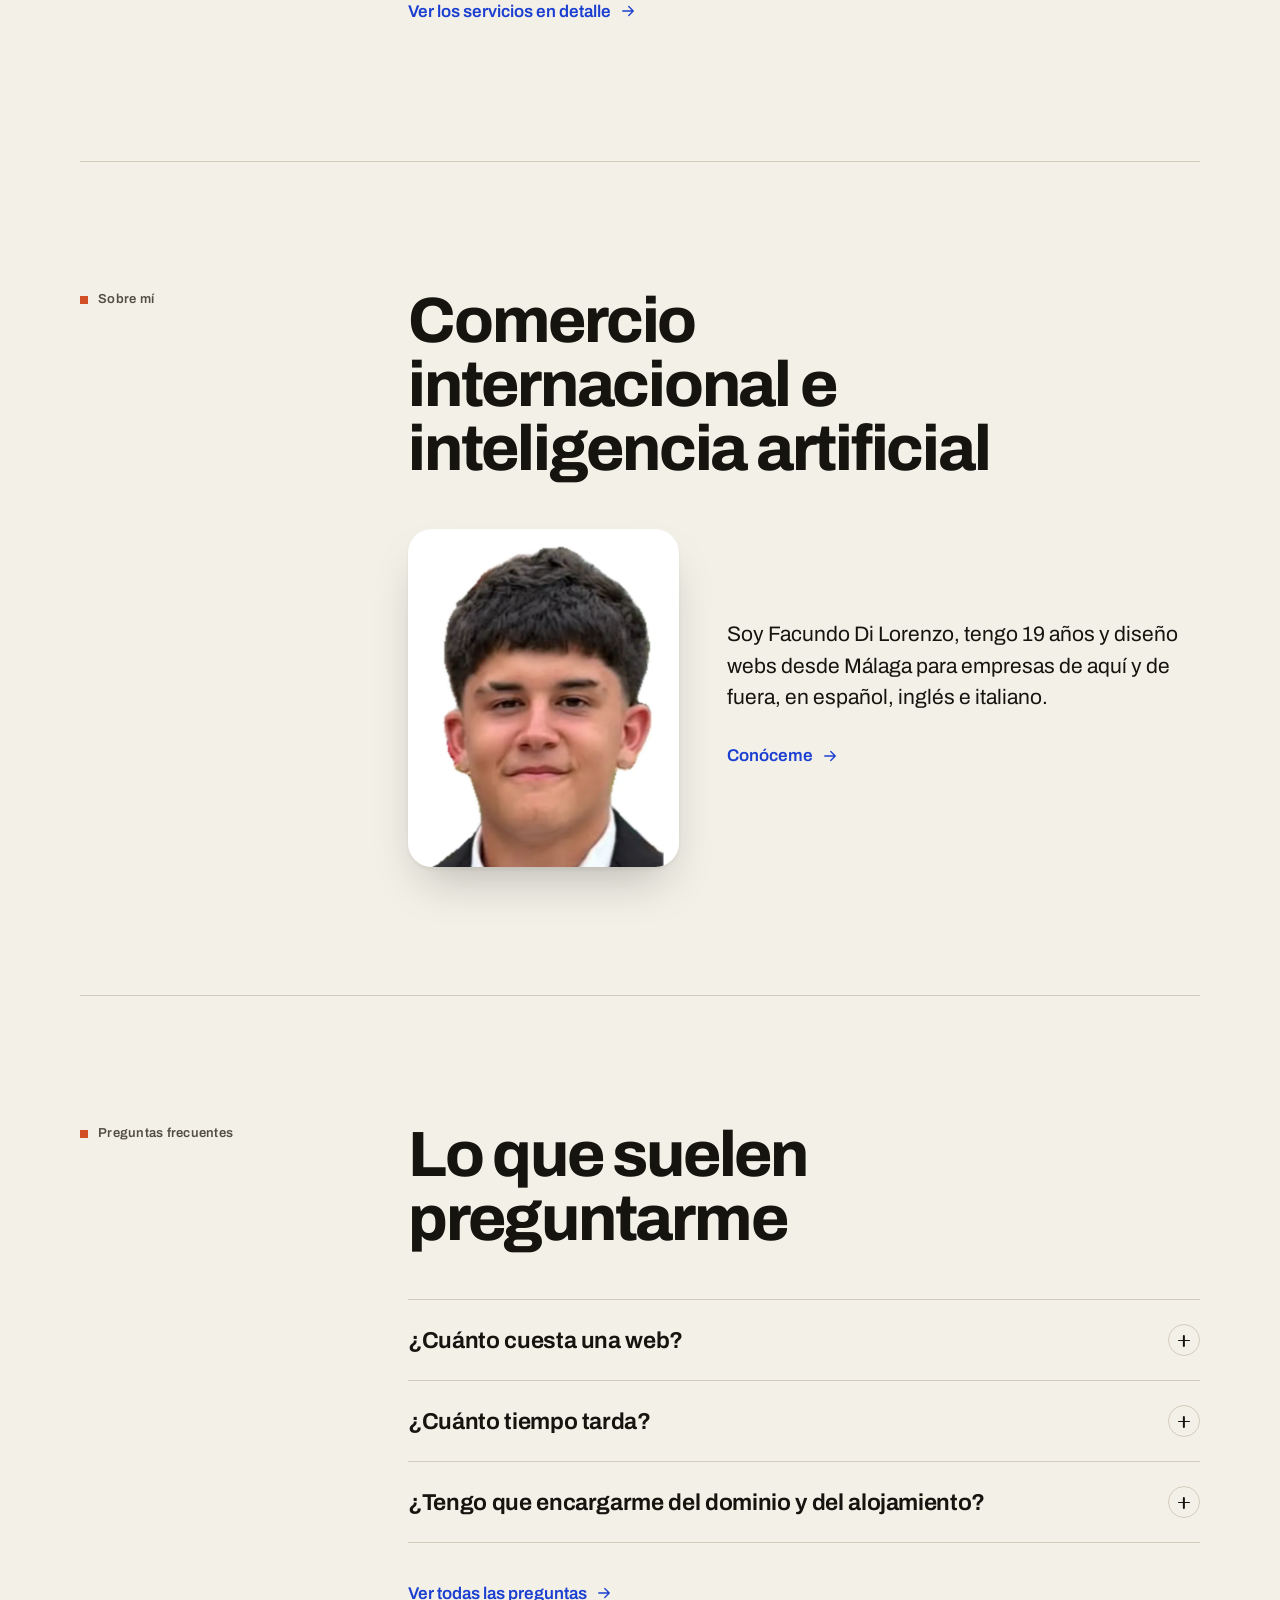
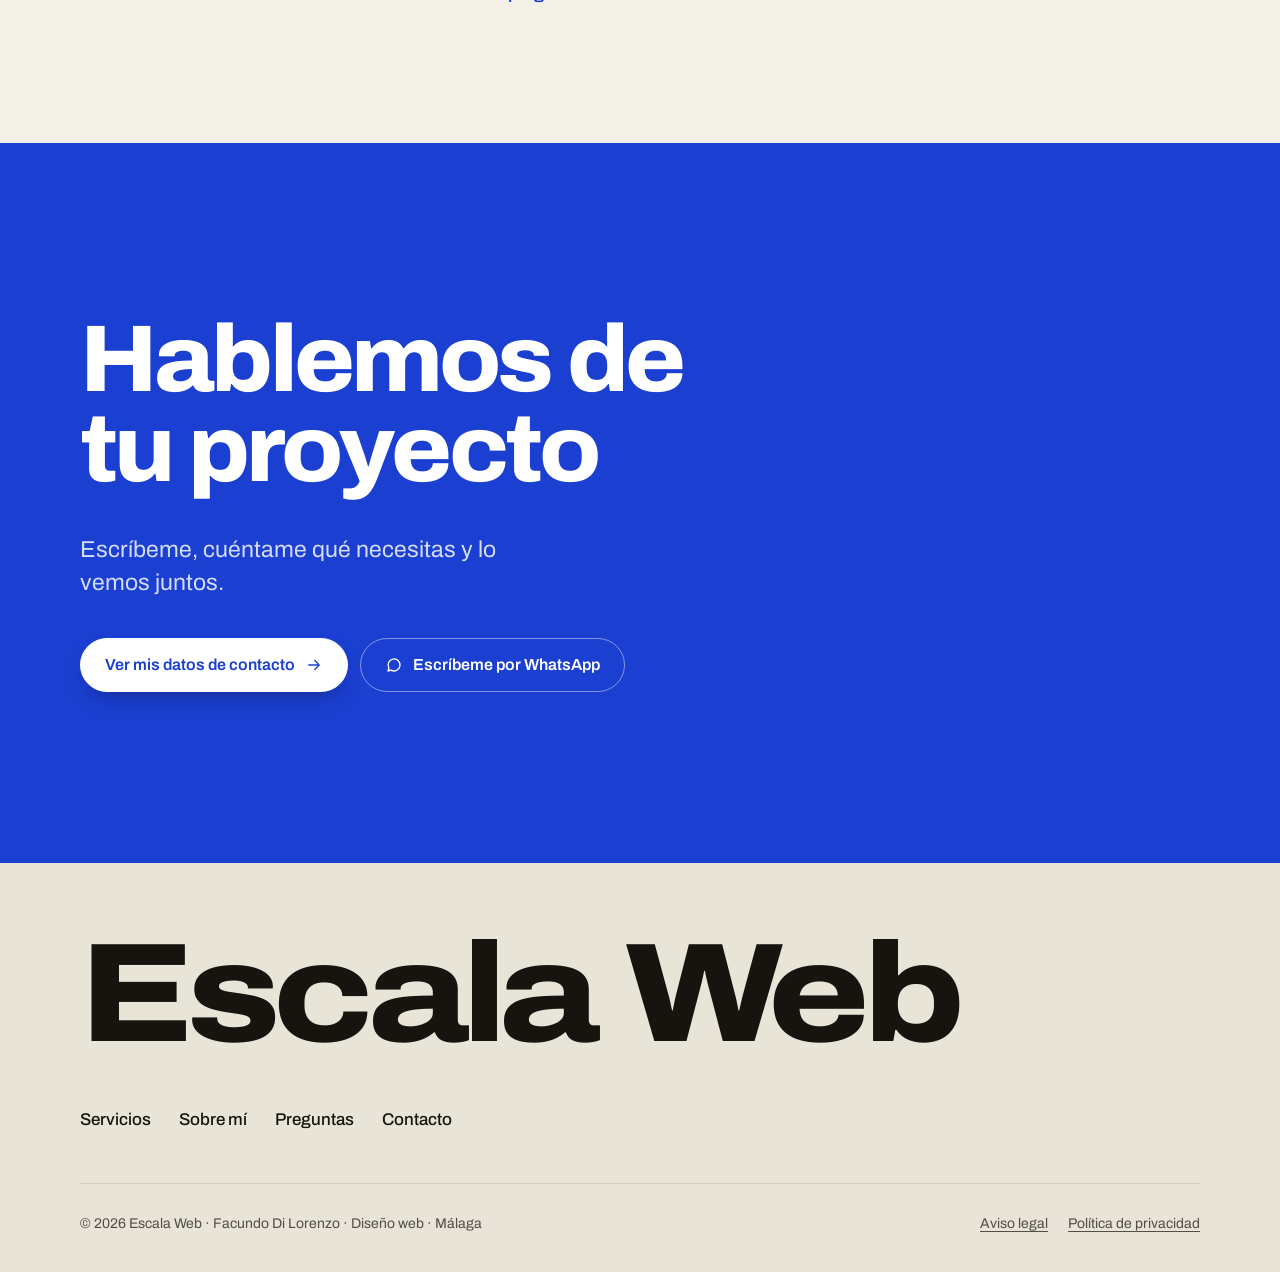
==== commit f587f5ba: "Rediseñar la web y dividirla en portada y subpáginas - Nuevo diseño (Archivo + Newsreader, barra de " ====
--- a/index.html
+++ b/index.html
@@ -3,296 +3,114 @@
 <head>
 <meta charset="utf-8">
 <meta name="viewport" content="width=device-width, initial-scale=1, viewport-fit=cover">
-<style>body{margin:0}img{max-width:100%}[hidden]{display:none!important}</style>
-<title>Escala Web</title>
+<title>Escala Web · Diseño web en Málaga</title>
+<meta name="description" content="Escala Web: páginas web profesionales en Málaga y a distancia, en español, inglés e italiano.">
+<meta name="theme-color" content="#F3F0E8" media="(prefers-color-scheme: light)">
+<meta name="theme-color" content="#0F1012" media="(prefers-color-scheme: dark)">
 <meta name="claude:viewport-fit-sides" content="cover">
-<link rel="preconnect" href="https://fonts.googleapis.com">
-<link rel="stylesheet" href="https://fonts.googleapis.com/css2?family=Inter+Tight:wght@500;600;700&family=Inter:wght@400;500;600&display=swap">
-<style>
-/* Layout: one column of wide bands, big flyer-style headline, accent block for contact */
-:root{
-  --bg:#F5F4F0; --surface:#ECEAE4; --fg:#111111; --muted:#4A4A4A; --line:#D3D0C8;
-  --accent:#1A3DCC; --accent-ink:#FFFFFF; --accent-hover:#122C99;
-  --display:'Inter Tight', 'Helvetica Neue', Arial, sans-serif;
-  --body:'Inter', system-ui, -apple-system, 'Segoe UI', sans-serif;
-}
-@media (prefers-color-scheme: dark){:root:not([data-theme="light"]){
-  --bg:#111215; --surface:#1A1C21; --fg:#F2F1EC; --muted:#B4B3AE; --line:#2C2E35;
-  --accent:#7D95FF; --accent-ink:#0B0D14; --accent-hover:#A3B4FF; color-scheme:dark}}
-:root[data-theme="dark"]{
-  --bg:#111215; --surface:#1A1C21; --fg:#F2F1EC; --muted:#B4B3AE; --line:#2C2E35;
-  --accent:#7D95FF; --accent-ink:#0B0D14; --accent-hover:#A3B4FF; color-scheme:dark}
-
-*{box-sizing:border-box}
-html{scroll-behavior:smooth}
-@media (prefers-reduced-motion: reduce){html{scroll-behavior:auto}}
-body{background:var(--bg);color:var(--fg);font-family:var(--body);font-size:17px;line-height:1.6}
-body::before{content:"";position:fixed;inset:0 0 auto;height:env(safe-area-inset-top,0px);z-index:10;background:var(--bg)}
-.wrap{max-width:1120px;margin:0 auto;padding-left:max(16px,env(safe-area-inset-left,0px));padding-right:max(16px,env(safe-area-inset-right,0px))}
-@media (min-width:720px){.wrap{padding-left:max(40px,env(safe-area-inset-left,0px));padding-right:max(40px,env(safe-area-inset-right,0px))}}
-a{color:var(--accent)} a:hover{color:var(--accent-hover)}
-:focus-visible{outline:3px solid var(--accent);outline-offset:3px;border-radius:4px}
-
-/* header */
-header{position:sticky;top:env(safe-area-inset-top,0px);z-index:5;background:var(--bg);border-bottom:1px solid var(--line)}
-.bar{display:flex;align-items:center;justify-content:space-between;gap:16px;padding-block:16px;flex-wrap:wrap}
-.name{font-family:var(--display);font-weight:700;font-size:19px;letter-spacing:-0.01em;color:var(--fg);text-decoration:none}
-nav{display:flex;align-items:center;gap:20px;flex-wrap:wrap}
-nav .links{display:flex;gap:20px}
-nav .links a{color:var(--muted);text-decoration:none;font-size:15px;font-weight:500}
-nav .links a:hover{color:var(--fg)}
-.lang{display:flex;border:1px solid var(--line);border-radius:999px;padding:3px}
-.lang button{font:600 12px/1 var(--body);letter-spacing:0.08em;background:none;border:0;color:var(--muted);padding:8px 11px;border-radius:999px;cursor:pointer;min-height:32px}
-.lang button[aria-pressed="true"]{background:var(--fg);color:var(--bg)}
-@media (max-width:640px){nav .links{display:none}}
-
-.eyebrow{font-size:13px;font-weight:600;letter-spacing:0.14em;text-transform:uppercase;color:var(--accent);margin:0}
-h1,h2,h3{font-family:var(--display);text-wrap:balance;margin:0}
-
-/* hero */
-.hero{padding-block:clamp(32px,5vw,64px) clamp(48px,6vw,72px);display:flex;flex-direction:column;gap:24px}
-.hero h1{font-size:clamp(42px,7vw,88px);line-height:0.98;letter-spacing:-0.035em;font-weight:700;max-width:13ch}
-.hero h1 span{color:var(--accent)}
-.rule{width:96px;height:5px;background:var(--accent)}
-.hero p{font-size:clamp(19px,2.2vw,24px);color:var(--muted);max-width:34ch;margin:0;line-height:1.45}
-.actions{display:flex;gap:12px;flex-wrap:wrap}
-.btn{display:inline-flex;align-items:center;gap:10px;min-height:52px;padding:0 26px;border-radius:14px;font:600 16px/1 var(--body);text-decoration:none;border:1.5px solid var(--accent);cursor:pointer}
-.btn.solid{background:var(--accent);color:var(--accent-ink)}
-.btn.solid:hover{background:var(--accent-hover);border-color:var(--accent-hover);color:var(--accent-ink)}
-.btn.ghost{background:none;color:var(--accent)}
-.btn.ghost:hover{color:var(--accent-hover);border-color:var(--accent-hover)}
-
-section{border-top:1px solid var(--line)}
-.section{padding-block:clamp(64px,9vw,112px);display:grid;grid-template-columns:minmax(0,1fr);gap:40px}
-@media (min-width:880px){.section{grid-template-columns:minmax(0,4fr) minmax(0,8fr);gap:64px}}
-.section h2{font-size:clamp(34px,4.6vw,52px);line-height:1.05;letter-spacing:-0.03em;margin-top:14px}
-
-/* about */
-.about-body{display:flex;flex-direction:column;gap:20px;min-width:0}
-.about-body p{margin:0;max-width:62ch;font-size:clamp(17px,1.6vw,19px)}
-.facts{display:grid;grid-template-columns:repeat(auto-fit,minmax(200px,1fr));gap:0;margin-top:16px;border-top:2px solid var(--fg)}
-.fact{padding:18px 20px 18px 0;border-bottom:1px solid var(--line);display:flex;flex-direction:column;gap:4px}
-.fact dt{font-size:12px;font-weight:600;letter-spacing:0.12em;text-transform:uppercase;color:var(--muted)}
-.fact dd{margin:0;font-family:var(--display);font-weight:600;font-size:19px}
-
-/* services */
-.services{display:grid;grid-template-columns:repeat(auto-fit,minmax(min(100%,260px),1fr));gap:16px;min-width:0}
-.service{background:var(--surface);border-radius:18px;padding:28px;display:flex;flex-direction:column;gap:10px}
-.service h3{font-size:22px;letter-spacing:-0.015em}
-.service p{margin:0;color:var(--muted);font-size:16px}
-.note{grid-column:1/-1;margin:8px 0 0;color:var(--muted);font-size:16px}
-
-/* project slide */
-.project-slide{background:var(--accent);color:var(--accent-ink);border-top:0}
-.slide{min-height:min(88vh,860px);padding-block:clamp(64px,9vw,112px);display:flex;flex-direction:column;justify-content:center;gap:28px}
-.project-slide .eyebrow{color:var(--accent-ink);opacity:0.85}
-.project-slide h2{color:var(--accent-ink);font-size:clamp(40px,6.4vw,80px);line-height:1;letter-spacing:-0.035em;margin:0}
-.slide-intro{margin:0;font-size:clamp(19px,2vw,23px);max-width:44ch;opacity:0.95}
-.asks{list-style:none;margin:8px 0 0;padding:0;display:grid;grid-template-columns:repeat(auto-fit,minmax(min(100%,240px),1fr));gap:0;border-top:2px solid var(--accent-ink)}
-.asks li{display:flex;flex-direction:column;gap:8px;padding:24px 24px 24px 0;border-bottom:1px solid color-mix(in srgb,var(--accent-ink) 30%,transparent);min-width:0}
-.asks strong{font-family:var(--display);font-weight:700;font-size:clamp(22px,2.4vw,28px);letter-spacing:-0.015em}
-.asks span{opacity:0.92;line-height:1.5}
-.slide-outro{margin:0;font-family:var(--display);font-weight:600;font-size:clamp(19px,2vw,23px)}
-.btn.light{align-self:flex-start;background:var(--accent-ink);color:var(--accent);border-color:var(--accent-ink)}
-.btn.light:hover{opacity:0.9;color:var(--accent)}
-
-/* contact details inside about */
-.contact-list{display:flex;flex-direction:column;gap:6px;min-width:0;margin-top:20px}
-.contact-row{display:flex;align-items:center;justify-content:space-between;gap:16px;flex-wrap:wrap;padding:18px 0;border-bottom:1px solid var(--line)}
-.contact-row .lbl{font-size:12px;font-weight:600;letter-spacing:0.12em;text-transform:uppercase;color:var(--muted);display:block;margin-bottom:4px}
-.contact-row .val{font-family:var(--display);font-weight:600;font-size:clamp(20px,2.6vw,28px);user-select:all;overflow-wrap:anywhere}
-.copy{font:600 14px/1 var(--body);background:none;color:var(--accent);border:1.5px solid var(--accent);border-radius:12px;min-height:44px;padding:0 18px;cursor:pointer}
-.copy:hover{background:var(--accent);color:var(--accent-ink)}
-.wa{align-self:flex-start;margin-top:16px}
-
-/* projects */
-.projects{display:grid;grid-template-columns:repeat(auto-fill,minmax(min(100%,300px),1fr));gap:20px;min-width:0}
-.proj{background:var(--surface);border-radius:18px;overflow:hidden;display:flex;flex-direction:column;min-width:0}
-.proj-vis{aspect-ratio:16/9;max-width:100%;display:flex;flex-direction:column;justify-content:space-between;padding:22px}
-.proj-vis.clean{background:#ECE3D2;color:#33302B}
-.proj-vis.clean em{color:#5F6F57}
-.pv-name{font-family:Georgia,'Times New Roman',serif;font-size:clamp(26px,3vw,34px);font-weight:600;line-height:1.05}
-.pv-name em{font-style:italic}
-.pv-tags{display:flex;gap:6px;flex-wrap:wrap}
-.pv-tags i{font-style:normal;font-size:12px;font-weight:600;letter-spacing:0.08em;text-transform:uppercase;background:rgba(255,255,255,0.7);color:#33302B;padding:4px 10px;border-radius:999px}
-.proj-body{padding:24px 26px 26px;display:flex;flex-direction:column;gap:10px;flex:1}
-.proj-kind{margin:0;font-size:12px;font-weight:600;letter-spacing:0.12em;text-transform:uppercase;color:var(--accent)}
-.proj-body h3{font-size:24px;letter-spacing:-0.015em}
-.proj-body p{margin:0;color:var(--muted);font-size:16px}
-.proj-link{margin-top:auto;padding-top:8px;font-weight:600;text-decoration:none;display:inline-flex;align-items:center;gap:6px;min-height:44px}
-.proj-link::after{content:"→"}
-
-/* flip card */
-.flip{display:block;margin-top:32px;width:min(100%,320px);aspect-ratio:4/5;max-width:100%;padding:0;border:0;background:none;cursor:pointer;perspective:1200px;font:inherit;color:inherit;text-align:left}
-.flip-inner{position:relative;display:block;width:100%;height:100%;transition:transform .7s cubic-bezier(.2,.7,.2,1);transform-style:preserve-3d}
-.flip[aria-pressed="true"] .flip-inner{transform:rotateY(180deg)}
-@media (hover:hover){.flip:hover .flip-inner{transform:rotateY(180deg)}}
-.flip-face{position:absolute;inset:0;border-radius:24px;overflow:hidden;backface-visibility:hidden;-webkit-backface-visibility:hidden;display:flex;flex-direction:column}
-.flip-front{background:var(--surface);align-items:center;justify-content:center}
-.flip-front img{position:absolute;inset:0;width:100%;height:100%;object-fit:cover}
-.photo-ph{font-family:var(--display);font-weight:700;font-size:88px;letter-spacing:-0.04em;color:var(--accent)}
-.flip-hint{position:absolute;left:14px;right:14px;bottom:14px;text-align:center;font-size:13px;font-weight:600;padding:9px 12px;border-radius:999px;background:var(--accent);color:var(--accent-ink)}
-.flip-back{transform:rotateY(180deg);background:var(--accent);color:var(--accent-ink);padding:24px 22px;justify-content:safe center;gap:10px;overflow-y:auto}
-.flip-name{font-family:var(--display);font-weight:700;font-size:22px;line-height:1.1;letter-spacing:-0.02em}
-.flip-text{font-size:15px;line-height:1.4}
-.flip-ask{font-family:var(--display);font-weight:600;font-size:15px;line-height:1.35;padding-top:10px;border-top:1px solid color-mix(in srgb,var(--accent-ink) 35%,transparent)}
-@media (prefers-reduced-motion:reduce){.flip-inner{transition:none}}
-
-footer .wrap{padding-block:28px;display:flex;justify-content:space-between;gap:12px;flex-wrap:wrap;color:var(--muted);font-size:14px}
-</style>
-
-<header>
+<link rel="preload" href="assets/fonts/archivo-latin.woff2" as="font" type="font/woff2" crossorigin>
+<link rel="stylesheet" href="assets/styles.css">
+<script>document.documentElement.classList.add('js')</script>
+</head>
+<body data-title="tHome">
+<a class="skip" href="#contenido" data-i18n="skip">Saltar al contenido</a>
+<header class="site">
   <div class="wrap bar">
-    <a class="name" href="#inicio">Escala Web</a>
-    <nav aria-label="Principal">
-      <div class="links">
-        <a href="#servicios" data-i18n="navServices">Servicios</a>
-        <a href="#proyectos" data-i18n="navProj">Proyectos</a>
-        <a href="#contacto" data-i18n="navContact">Tu proyecto</a>
-        <a href="#sobre-mi" data-i18n="navAbout">Sobre mí</a>
-      </div>
-      <div class="lang" role="group" aria-label="Idioma">
+    <a class="name" href="index.html" aria-current="page"><span class="mark" aria-hidden="true"><i></i><i></i><i></i></span>Escala Web</a>
+    <nav class="main" aria-label="Principal">
+      <div class="links"><a href="servicios.html" data-i18n="navServices">Servicios</a><a href="sobre-mi.html" data-i18n="navAbout">Sobre mí</a><a href="preguntas-frecuentes.html" data-i18n="navFaq">Preguntas</a><a href="contacto.html" data-i18n="navContact">Contacto</a></div>
+      <div class="lang" role="group" aria-label="Idioma / Language / Lingua">
+        <span class="lang-ind" aria-hidden="true"></span>
         <button type="button" id="lang-es" data-lang="es" aria-pressed="true">ES</button>
         <button type="button" id="lang-en" data-lang="en" aria-pressed="false">EN</button>
         <button type="button" id="lang-it" data-lang="it" aria-pressed="false">IT</button>
       </div>
+      <button type="button" class="menu-btn" id="menu-btn" aria-expanded="false" aria-controls="menu-panel"><span class="burger" aria-hidden="true"><i></i><i></i></span><span data-i18n="menu">Menú</span></button>
     </nav>
   </div>
+  <div class="menu-panel" id="menu-panel"><ul class="wrap"><li><a href="servicios.html" style="--i:0"><span data-i18n="navServices">Servicios</span><svg class="ico ico-arrow" viewBox="0 0 24 24" aria-hidden="true"><path d="M5 12h14M13 6l6 6-6 6"/></svg></a></li><li><a href="sobre-mi.html" style="--i:1"><span data-i18n="navAbout">Sobre mí</span><svg class="ico ico-arrow" viewBox="0 0 24 24" aria-hidden="true"><path d="M5 12h14M13 6l6 6-6 6"/></svg></a></li><li><a href="preguntas-frecuentes.html" style="--i:2"><span data-i18n="navFaq">Preguntas</span><svg class="ico ico-arrow" viewBox="0 0 24 24" aria-hidden="true"><path d="M5 12h14M13 6l6 6-6 6"/></svg></a></li><li><a href="contacto.html" style="--i:3"><span data-i18n="navContact">Contacto</span><svg class="ico ico-arrow" viewBox="0 0 24 24" aria-hidden="true"><path d="M5 12h14M13 6l6 6-6 6"/></svg></a></li></ul></div>
 </header>
+<main id="contenido">
 
-<main>
   <div class="wrap hero" id="inicio">
-    <p class="eyebrow" data-i18n="heroEyebrow">Diseño web</p>
-    <h1><span data-i18n="heroA">Tu web profesional,</span><br><span data-i18n="heroB">sin complicaciones.</span></h1>
-    <div class="rule" aria-hidden="true"></div>
-    <p data-i18n="heroSub">Páginas web profesionales creadas con inteligencia artificial.</p>
-    <div class="actions">
-      <a class="btn solid" href="#contacto" data-i18n="ctaTalk">Hablemos de tu proyecto</a>
-      <a class="btn ghost" href="#servicios" data-i18n="ctaServices">Ver servicios</a>
+    <h1><span class="ln"><span class="ln-in" data-i18n="heroA">Tu web profesional,</span></span><span class="ln ln-serif"><span class="ln-in" data-i18n="heroB">sin complicaciones.</span></span></h1>
+    <div class="hero-foot">
+      <div>
+        <p class="hero-sub fade d1" data-i18n="heroSub">Páginas web profesionales creadas con inteligencia artificial.</p>
+        <div class="actions fade d2">
+          <a class="btn solid" href="contacto.html"><span data-i18n="ctaTalk">Hablemos de tu proyecto</span><svg class="ico ico-arrow" viewBox="0 0 24 24" aria-hidden="true"><path d="M5 12h14M13 6l6 6-6 6"/></svg></a>
+          <a class="btn ghost" href="#servicios"><span data-i18n="ctaServices">Ver servicios</span><svg class="ico ico-down" viewBox="0 0 24 24" aria-hidden="true"><path d="M12 5v14M6 13l6 6 6-6"/></svg></a>
+        </div>
+      </div>
+      <div class="hero-meta">
+        <div class="scalebar draw" aria-hidden="true"><div><div class="sb"><i></i><i></i><i></i><i></i><i></i></div><div class="ticks"><span>0</span><span>1</span><span>2</span></div></div><span class="unit">km</span></div>
+        <p class="fade d3"><span data-i18n="heroEyebrow">Diseño web</span> · Málaga, España · ES / EN / IT</p>
+      </div>
     </div>
   </div>
 
-  <section id="servicios">
+  <section id="servicios" class="ruled">
     <div class="wrap section">
-      <div>
-        <p class="eyebrow" data-i18n="servEyebrow">Servicios</p>
-        <h2 data-i18n="servTitle">Lo que puedo hacer por tu empresa</h2>
-      </div>
-      <div class="services">
-        <article class="service"><h3 data-i18n="s1t">Web corporativa</h3><p data-i18n="s1d">Una web completa para presentar tu empresa, tus servicios y tu forma de contacto.</p></article>
-        <article class="service"><h3 data-i18n="s2t">Landing page</h3><p data-i18n="s2d">Una sola página enfocada en un producto, una campaña o captar clientes.</p></article>
-        <article class="service"><h3 data-i18n="s3t">Web multilingüe</h3><p data-i18n="s3d">Tu web en español, inglés o italiano, pensada para clientes de distintos países.</p></article>
-        <article class="service"><h3 data-i18n="s4t">Renovación de tu web</h3><p data-i18n="s4d">Actualizo tu web actual para que se vea moderna y funcione bien en el móvil.</p></article>
-        <p class="note" data-i18n="servNote">Cada proyecto es distinto: escríbeme y te preparo un presupuesto sin compromiso.</p>
+      <p class="sec-label" data-i18n="servEyebrow">Servicios</p>
+      <h2 data-i18n="servTitle" data-rv>Lo que puedo hacer por tu empresa</h2>
+      <div class="sec-content">
+        <ul class="services"><li class="service" data-rv><svg class="ico" viewBox="0 0 24 24" aria-hidden="true"><rect x="3" y="4" width="18" height="16" rx="2.5"/><path d="M3 9h18M7 13h6M7 16h4"/></svg><h3 data-i18n="s1t">Web corporativa</h3><p data-i18n="s1d">Una web completa para presentar tu empresa, tus servicios y tu forma de contacto.</p></li><li class="service" data-rv><svg class="ico" viewBox="0 0 24 24" aria-hidden="true"><rect x="5" y="3" width="14" height="18" rx="2.5"/><path d="M9 8h6M9 11.5h6"/><rect x="9" y="15" width="6" height="2.5" rx="1.25"/></svg><h3 data-i18n="s2t">Landing page</h3><p data-i18n="s2d">Una sola página enfocada en un producto, una campaña o captar clientes.</p></li><li class="service" data-rv><svg class="ico" viewBox="0 0 24 24" aria-hidden="true"><circle cx="12" cy="12" r="9"/><path d="M3 12h18M12 3c2.5 2.6 3.8 5.6 3.8 9s-1.3 6.4-3.8 9c-2.5-2.6-3.8-5.6-3.8-9S9.5 5.6 12 3z"/></svg><h3 data-i18n="s3t">Web multilingüe</h3><p data-i18n="s3d">Tu web en español, inglés o italiano, pensada para clientes de distintos países.</p></li><li class="service" data-rv><svg class="ico" viewBox="0 0 24 24" aria-hidden="true"><path d="M20 11a8 8 0 0 0-14.6-4.5L3.5 8.5M3.5 4v4.5H8M4 13a8 8 0 0 0 14.6 4.5l1.9-2M20.5 20v-4.5H16"/></svg><h3 data-i18n="s4t">Renovación de tu web</h3><p data-i18n="s4d">Actualizo tu web actual para que se vea moderna y funcione bien en el móvil.</p></li></ul>
+        <p class="note" data-rv><svg class="ico" viewBox="0 0 24 24" aria-hidden="true"><path d="M4 20l1.2-4A8 8 0 1 1 8 18.8z"/></svg><span data-i18n="servNote">Cada proyecto es distinto. Escríbeme y consúltame lo que necesites.</span></p>
+        <a class="more" href="servicios.html" data-rv><span data-i18n="seeServices">Ver los servicios en detalle</span><svg class="ico ico-arrow" viewBox="0 0 24 24" aria-hidden="true"><path d="M5 12h14M13 6l6 6-6 6"/></svg></a>
       </div>
     </div>
   </section>
 
-  <section id="proyectos">
+  <section id="sobre-mi" class="ruled">
     <div class="wrap section">
-      <div>
-        <p class="eyebrow" data-i18n="projEyebrow">Proyectos</p>
-        <h2 data-i18n="projTitle">Mis últimos proyectos</h2>
-      </div>
-      <div class="projects">
-        <article class="proj">
-          <div class="proj-vis clean" aria-hidden="true"><span class="pv-name"><em>DLclean</em></span><span class="pv-tags"><i>Airbnb</i><i>Málaga</i></span></div>
-          <div class="proj-body">
-            <p class="proj-kind" data-i18n="p2k">Web de servicios · Limpieza</p>
-            <h3>DLclean</h3>
-            <p data-i18n="p2d">Web para una empresa de limpieza de apartamentos turísticos y Airbnb en Málaga. Presenta los servicios y el método de trabajo, con botones para llamar o escribir por WhatsApp y pedir presupuesto.</p>
-            <a class="proj-link" href="https://claude.ai/artifact/Vc1E23yDyz9UWyHTPFoiGH" target="_blank" rel="noopener" data-i18n="seeProj">Ver proyecto</a>
+      <p class="sec-label" data-i18n="aboutEyebrow">Sobre mí</p>
+      <h2 data-i18n="aboutTitle" data-rv>Comercio internacional e inteligencia artificial</h2>
+      <div class="sec-content">
+        <div class="teaser">
+          <div class="portrait" data-rv><img src="assets/facundo.webp" alt="Facundo Di Lorenzo" width="560" height="700" loading="lazy"></div>
+          <div class="teaser-body">
+            <p data-i18n="aboutTeaser" data-rv>Soy Facundo Di Lorenzo, tengo 19 años y diseño webs desde Málaga para empresas de aquí y de fuera, en español, inglés e italiano.</p>
+            <a class="more" href="sobre-mi.html" data-rv><span data-i18n="meetMe">Conóceme</span><svg class="ico ico-arrow" viewBox="0 0 24 24" aria-hidden="true"><path d="M5 12h14M13 6l6 6-6 6"/></svg></a>
           </div>
-        </article>
-      </div>
-    </div>
-  </section>
-
-  <section id="contacto" class="project-slide">
-    <div class="wrap slide">
-      <p class="eyebrow" data-i18n="contEyebrow">Tu proyecto</p>
-      <h2 data-i18n="contTitle">Hablemos de tu proyecto</h2>
-      <p class="slide-intro" data-i18n="briefIntro">Para que tu web sea realmente buena, cuando me escribas cuéntame:</p>
-      <ul class="asks">
-        <li><strong data-i18n="b1t">Qué quieres</strong><span data-i18n="b1d">el tipo de web y para qué la necesitas.</span></li>
-        <li><strong data-i18n="b2t">Cómo la imaginas</strong><span data-i18n="b2d">estilo, colores, webs que te gusten como referencia.</span></li>
-        <li><strong data-i18n="b3t">Todo sobre ti</strong><span data-i18n="b3d">los detalles personales y profesionales de tu empresa: historia, servicios, clientes y lo que te diferencia.</span></li>
-      </ul>
-      <p class="slide-outro" data-i18n="briefOutro">Cuanta más información me des, mejor quedará tu web.</p>
-      <a class="btn light" href="#sobre-mi" data-i18n="toContact">Ver mis datos de contacto</a>
-    </div>
-  </section>
-
-  <section id="sobre-mi">
-    <div class="wrap section">
-      <div>
-        <p class="eyebrow" data-i18n="aboutEyebrow">Sobre mí y contacto</p>
-        <h2 data-i18n="aboutTitle">Comercio internacional e inteligencia artificial</h2>
-        <button type="button" class="flip" id="flip-card" aria-pressed="false" aria-label="Girar la tarjeta para ver más sobre Facundo">
-          <span class="flip-inner">
-            <span class="flip-face flip-front">
-              <img src="[data-uri]" alt="Facundo Di Lorenzo" width="560" height="700">
-              <span class="flip-hint" data-i18n="flipHint">Pasa el cursor o toca para girar</span>
-            </span>
-            <span class="flip-face flip-back">
-              <span class="flip-name">Facundo Di Lorenzo</span>
-              <span class="flip-text" data-i18n="flipText">Soy Facundo Di Lorenzo y tengo 19 años. Soy graduado en Bachillerato de Letras y actualmente estudio Comercio Internacional y curso un máster de Inteligencia Artificial y sus skills.</span>
-              <span class="flip-ask" data-i18n="flipAsk">Si necesitas algo más, pregúntame.</span>
-            </span>
-          </span>
-        </button>
-      </div>
-      <div class="about-body">
-        <dl class="facts">
-          <div class="fact"><dt data-i18n="fBase">Base</dt><dd>Málaga, España</dd></div>
-          <div class="fact"><dt data-i18n="fLang">Idiomas</dt><dd data-i18n="fLangV">Español, inglés, italiano</dd></div>
-          <div class="fact"><dt data-i18n="fStudy">Formación</dt><dd data-i18n="fStudyV">Comercio Internacional · Máster en IA</dd></div>
-        </dl>
-        <div class="contact-list">
-          <div class="contact-row">
-            <div><span class="lbl" data-i18n="cPhone">Teléfono y WhatsApp</span><span class="val" id="phone">+34 663 625 836</span></div>
-            <button class="copy" type="button" id="copy-phone" data-copy="+34663625836" data-i18n="copy">Copiar</button>
-          </div>
-          <div class="contact-row">
-            <div><span class="lbl" data-i18n="cMail">Email</span><span class="val" id="mail">dilorenzo.facundo19@gmail.com</span></div>
-            <button class="copy" type="button" id="copy-mail" data-copy="dilorenzo.facundo19@gmail.com" data-i18n="copy">Copiar</button>
-          </div>
-          <a class="btn solid wa" href="https://wa.me/34663625836" target="_blank" rel="noopener" data-i18n="waBtn">Escríbeme por WhatsApp</a>
         </div>
       </div>
     </div>
   </section>
 
+  <section id="preguntas" class="ruled">
+    <div class="wrap section">
+      <p class="sec-label" data-i18n="faqEyebrow">Preguntas frecuentes</p>
+      <h2 data-i18n="faqTitle" data-rv>Lo que suelen preguntarme</h2>
+      <div class="sec-content">
+        <div class="faq"><details data-rv><summary><span data-i18n="q1">¿Cuánto cuesta una web?</span><span class="plus" aria-hidden="true"></span></summary><div class="answer"><p data-i18n="a1">Depende de lo que necesites: cada proyecto es distinto. Escríbeme, cuéntame tu idea y te digo cuánto costaría.</p></div></details><details data-rv><summary><span data-i18n="q2">¿Cuánto tiempo tarda?</span><span class="plus" aria-hidden="true"></span></summary><div class="answer"><p data-i18n="a2">Una web puede estar lista en unos 2 días desde que tengo toda la información.</p></div></details><details data-rv><summary><span data-i18n="q4">¿Tengo que encargarme del dominio y del alojamiento?</span><span class="plus" aria-hidden="true"></span></summary><div class="answer"><p data-i18n="a4">No. Me ocupo yo del dominio y de dar de alta la web, y esos gastos están incluidos en la tarifa.</p></div></details></div>
+        <a class="more" href="preguntas-frecuentes.html" data-rv><span data-i18n="seeFaq">Ver todas las preguntas</span><svg class="ico ico-arrow" viewBox="0 0 24 24" aria-hidden="true"><path d="M5 12h14M13 6l6 6-6 6"/></svg></a>
+      </div>
+    </div>
+  </section>
+
+  <section class="project-slide opens" data-wa-hide>
+    <div class="wrap slide">
+      <h2 data-i18n="contTitle" data-rv>Hablemos de tu proyecto</h2>
+      <p class="slide-intro" data-i18n="panelIntro" data-rv>Escríbeme, cuéntame qué necesitas y lo vemos juntos.</p>
+      <div class="actions" data-rv>
+        <a class="btn light" href="contacto.html"><span data-i18n="toContact">Ver mis datos de contacto</span><svg class="ico ico-arrow" viewBox="0 0 24 24" aria-hidden="true"><path d="M5 12h14M13 6l6 6-6 6"/></svg></a>
+        <a class="btn outline-light" href="https://wa.me/34663625836" target="_blank" rel="noopener"><svg class="ico" viewBox="0 0 24 24" aria-hidden="true"><path d="M4 20l1.2-4A8 8 0 1 1 8 18.8z"/></svg><span data-i18n="waBtn">Escríbeme por WhatsApp</span></a>
+      </div>
+    </div>
+  </section>
 </main>
-
-<footer>
-  <div class="wrap"><span>© 2026 Escala Web · Facundo Di Lorenzo</span><span data-i18n="footer">Diseño web · Málaga</span></div>
+<a class="wa-float" id="wa-float" href="https://wa.me/34663625836" target="_blank" rel="noopener" tabindex="-1"><svg class="ico" viewBox="0 0 24 24" aria-hidden="true"><path d="M4 20l1.2-4A8 8 0 1 1 8 18.8z"/></svg><span data-i18n="waBtn">Escríbeme por WhatsApp</span></a>
+<footer class="site">
+  <div class="wrap">
+    <p class="foot-mark" aria-hidden="true" data-rv>Escala Web</p>
+    <nav class="foot-nav" aria-label="Pie"><a href="servicios.html" data-i18n="navServices">Servicios</a><a href="sobre-mi.html" data-i18n="navAbout">Sobre mí</a><a href="preguntas-frecuentes.html" data-i18n="navFaq">Preguntas</a><a href="contacto.html" data-i18n="navContact">Contacto</a></nav>
+    <div class="foot-row">
+      <span>© 2026 Escala Web · Facundo Di Lorenzo · <span data-i18n="footer">Diseño web · Málaga</span></span>
+      <span class="foot-legal"><a href="aviso-legal.html" data-i18n="legalNotice">Aviso legal</a><a href="privacidad.html" data-i18n="privacy">Política de privacidad</a></span>
+    </div>
+  </div>
 </footer>
-
-<script>
-const T = {
-  es:{navAbout:"Sobre mí",navServices:"Servicios",flipHint:"Pasa el cursor o toca para girar",flipText:"Soy Facundo Di Lorenzo y tengo 19 años. Soy graduado en Bachillerato de Letras y actualmente estudio Comercio Internacional y curso un máster de Inteligencia Artificial y sus skills.",flipAsk:"Si necesitas algo más, pregúntame.",navProj:"Proyectos",projEyebrow:"Proyectos",projTitle:"Mis últimos proyectos",p2k:"Web de servicios · Limpieza",p2d:"Web para una empresa de limpieza de apartamentos turísticos y Airbnb en Málaga. Presenta los servicios y el método de trabajo, con botones para llamar o escribir por WhatsApp y pedir presupuesto.",seeProj:"Ver proyecto",navContact:"Tu proyecto",heroEyebrow:"Diseño web",heroA:"Tu web profesional,",heroB:"sin complicaciones.",heroSub:"Páginas web profesionales creadas con inteligencia artificial.",ctaTalk:"Hablemos de tu proyecto",ctaServices:"Ver servicios",aboutEyebrow:"Sobre mí y contacto",aboutTitle:"Comercio internacional e inteligencia artificial",fBase:"Base",fLang:"Idiomas",fLangV:"Español, inglés, italiano",fStudy:"Formación",fStudyV:"Comercio Internacional · Máster en IA",servEyebrow:"Servicios",servTitle:"Lo que puedo hacer por tu empresa",s1t:"Web corporativa",s1d:"Una web completa para presentar tu empresa, tus servicios y tu forma de contacto.",s2t:"Landing page",s2d:"Una sola página enfocada en un producto, una campaña o captar clientes.",s3t:"Web multilingüe",s3d:"Tu web en español, inglés o italiano, pensada para clientes de distintos países.",s4t:"Renovación de tu web",s4d:"Actualizo tu web actual para que se vea moderna y funcione bien en el móvil.",servNote:"Cada proyecto es distinto: escríbeme y te preparo un presupuesto sin compromiso.",contEyebrow:"Tu proyecto",toContact:"Ver mis datos de contacto",contTitle:"Hablemos de tu proyecto",briefIntro:"Para que tu web sea realmente buena, cuando me escribas cuéntame:",b1t:"Qué quieres",b1d:"el tipo de web y para qué la necesitas.",b2t:"Cómo la imaginas",b2d:"estilo, colores, webs que te gusten como referencia.",b3t:"Todo sobre ti",b3d:"los detalles personales y profesionales de tu empresa: historia, servicios, clientes y lo que te diferencia.",briefOutro:"Cuanta más información me des, mejor quedará tu web.",cPhone:"Teléfono y WhatsApp",cMail:"Email",copy:"Copiar",copied:"Copiado",waBtn:"Escríbeme por WhatsApp",footer:"Diseño web · Málaga"},
-  en:{navAbout:"About",navServices:"Services",flipHint:"Hover or tap to flip",flipText:"I'm Facundo Di Lorenzo and I'm 19. I finished my Baccalaureate in Humanities, and I'm now studying International Trade and doing a master's in Artificial Intelligence and its skills.",flipAsk:"If you need anything else, just ask me.",navProj:"Projects",projEyebrow:"Projects",projTitle:"My latest projects",p2k:"Service website · Cleaning",p2d:"Website for a holiday-apartment and Airbnb cleaning company in Málaga. It presents the services and the way of working, with buttons to call, message on WhatsApp and ask for a quote.",seeProj:"See project",navContact:"Your project",heroEyebrow:"Web design",heroA:"Your professional website,",heroB:"without the hassle.",heroSub:"Professional websites built with artificial intelligence.",ctaTalk:"Let's talk about your project",ctaServices:"See services",aboutEyebrow:"About me & contact",aboutTitle:"International trade meets artificial intelligence",fBase:"Based in",fLang:"Languages",fLangV:"Spanish, English, Italian",fStudy:"Education",fStudyV:"International Trade · Master's in AI",servEyebrow:"Services",servTitle:"What I can do for your business",s1t:"Company website",s1d:"A complete website to present your company, your services and how to reach you.",s2t:"Landing page",s2d:"A single page focused on one product, a campaign or winning new clients.",s3t:"Multilingual website",s3d:"Your website in Spanish, English or Italian, built for clients from different countries.",s4t:"Website redesign",s4d:"I update your current website so it looks modern and works well on mobile.",servNote:"Every project is different: write to me and I'll prepare a free, no-obligation quote.",contEyebrow:"Your project",toContact:"See my contact details",contTitle:"Let's talk about your project",briefIntro:"To make your website truly great, when you contact me tell me:",b1t:"What you want",b1d:"the type of website and what you need it for.",b2t:"How you picture it",b2d:"style, colours, websites you like as a reference.",b3t:"All about you",b3d:"the personal and professional details of your business: its story, services, clients and what sets you apart.",briefOutro:"The more you tell me, the better your website will be.",cPhone:"Phone and WhatsApp",cMail:"Email",copy:"Copy",copied:"Copied",waBtn:"Message me on WhatsApp",footer:"Web design · Málaga"},
-  it:{navAbout:"Chi sono",navServices:"Servizi",flipHint:"Passa il cursore o tocca per girare",flipText:"Sono Facundo Di Lorenzo e ho 19 anni. Mi sono diplomato al liceo umanistico e ora studio Commercio Internazionale e frequento un master in Intelligenza Artificiale e le sue skills.",flipAsk:"Se ti serve altro, chiedimi pure.",navProj:"Progetti",projEyebrow:"Progetti",projTitle:"I miei ultimi progetti",p2k:"Sito di servizi · Pulizie",p2d:"Sito per un'impresa di pulizie di appartamenti turistici e Airbnb a Málaga. Presenta i servizi e il metodo di lavoro, con pulsanti per chiamare, scrivere su WhatsApp e chiedere un preventivo.",seeProj:"Vedi il progetto",navContact:"Il tuo progetto",heroEyebrow:"Web design",heroA:"Il tuo sito professionale,",heroB:"senza complicazioni.",heroSub:"Siti web professionali creati con l'intelligenza artificiale.",ctaTalk:"Parliamo del tuo progetto",ctaServices:"Vedi i servizi",aboutEyebrow:"Chi sono e contatti",aboutTitle:"Commercio internazionale e intelligenza artificiale",fBase:"Sede",fLang:"Lingue",fLangV:"Spagnolo, inglese, italiano",fStudy:"Formazione",fStudyV:"Commercio Internazionale · Master in IA",servEyebrow:"Servizi",servTitle:"Cosa posso fare per la tua azienda",s1t:"Sito aziendale",s1d:"Un sito completo per presentare la tua azienda, i tuoi servizi e come contattarti.",s2t:"Landing page",s2d:"Una sola pagina dedicata a un prodotto, una campagna o all'acquisizione di clienti.",s3t:"Sito multilingue",s3d:"Il tuo sito in spagnolo, inglese o italiano, pensato per clienti di paesi diversi.",s4t:"Rinnovo del sito",s4d:"Aggiorno il tuo sito attuale perché sia moderno e funzioni bene su mobile.",servNote:"Ogni progetto è diverso: scrivimi e ti preparo un preventivo senza impegno.",contEyebrow:"Il tuo progetto",toContact:"Vedi i miei contatti",contTitle:"Parliamo del tuo progetto",briefIntro:"Perché il tuo sito sia davvero ottimo, quando mi contatti raccontami:",b1t:"Cosa vuoi",b1d:"il tipo di sito e a cosa ti serve.",b2t:"Come lo immagini",b2d:"stile, colori, siti che ti piacciono come riferimento.",b3t:"Tutto su di te",b3d:"i dettagli personali e professionali della tua azienda: storia, servizi, clienti e cosa ti distingue.",briefOutro:"Più informazioni mi dai, migliore sarà il tuo sito.",cPhone:"Telefono e WhatsApp",cMail:"Email",copy:"Copia",copied:"Copiato",waBtn:"Scrivimi su WhatsApp",footer:"Web design · Málaga"}
-};
-let current = 'es';
-function setLang(l){
-  if(!T[l]) l='es';
-  current = l;
-  document.documentElement.lang = l;
-  document.querySelectorAll('[data-i18n]').forEach(el=>{const k=el.dataset.i18n; if(T[l][k]) el.textContent=T[l][k];});
-  document.querySelectorAll('.lang button').forEach(b=>b.setAttribute('aria-pressed', String(b.dataset.lang===l)));
-  try{localStorage.setItem('lang',l);}catch(e){}
-}
-(function(){const f=document.getElementById('flip-card');if(f)f.addEventListener('click',()=>f.setAttribute('aria-pressed',String(f.getAttribute('aria-pressed')!=='true')));})();
-document.querySelectorAll('.lang button').forEach(b=>b.addEventListener('click',()=>setLang(b.dataset.lang)));
-document.querySelectorAll('.copy').forEach(b=>b.addEventListener('click',()=>{
-  const done=()=>{b.textContent=T[current].copied; setTimeout(()=>{b.textContent=T[current].copy;},1600);};
-  const fallback=()=>{const v=b.parentElement.querySelector('.val'); const r=document.createRange(); r.selectNodeContents(v); const s=getSelection(); s.removeAllRanges(); s.addRange(r);};
-  try{navigator.clipboard.writeText(b.dataset.copy).then(done,fallback);}catch(e){fallback();}
-}));
-let saved=null; try{saved=localStorage.getItem('lang');}catch(e){}
-setLang(saved||'es');
-</script>
-
+<script src="assets/i18n.js"></script>
+<script src="assets/main.js"></script>
+</body>
 </html>
--- a/assets/styles.css
+++ b/assets/styles.css
@@ -0,0 +1,381 @@
+/* Escala Web — Mediterranean print studio: warm paper, cobalt ink, a map scale bar as signature.
+   Motion: one authored entrance per page (lines rise out of a mask, the scale bar draws itself),
+   blocks that rise out of a soft blur as they enter, a cobalt panel that opens to full bleed,
+   a continuous cross-page transition, and quiet, fast feedback everywhere else. */
+
+@font-face{font-family:'Archivo';font-style:normal;font-weight:400 900;font-stretch:62% 125%;font-display:swap;src:url(fonts/archivo-latin.woff2) format('woff2');unicode-range:U+0000-00FF,U+0131,U+0152-0153,U+02BB-02BC,U+02C6,U+02DA,U+02DC,U+0304,U+0308,U+0329,U+2000-206F,U+20AC,U+2122,U+2191,U+2193,U+2212,U+2215,U+FEFF,U+FFFD}
+@font-face{font-family:'Archivo';font-style:normal;font-weight:400 900;font-stretch:62% 125%;font-display:swap;src:url(fonts/archivo-latin-ext.woff2) format('woff2');unicode-range:U+0100-02BA,U+02BD-02C5,U+02C7-02CC,U+02CE-02D7,U+02DD-02FF,U+0304,U+0308,U+0329,U+1D00-1DBF,U+1E00-1E9F,U+1EF2-1EFF,U+2020,U+20A0-20AB,U+20AD-20C0,U+2113,U+2C60-2C7F,U+A720-A7FF}
+@font-face{font-family:'Newsreader';font-style:italic;font-weight:400;font-display:swap;src:url(fonts/newsreader-italic-latin.woff2) format('woff2');unicode-range:U+0000-00FF,U+0131,U+0152-0153,U+02BB-02BC,U+02C6,U+02DA,U+02DC,U+0304,U+0308,U+0329,U+2000-206F,U+20AC,U+2122,U+2191,U+2193,U+2212,U+2215,U+FEFF,U+FFFD}
+@font-face{font-family:'Newsreader';font-style:italic;font-weight:400;font-display:swap;src:url(fonts/newsreader-italic-latin-ext.woff2) format('woff2');unicode-range:U+0100-02BA,U+02BD-02C5,U+02C7-02CC,U+02CE-02D7,U+02DD-02FF,U+0304,U+0308,U+0329,U+1D00-1DBF,U+1E00-1E9F,U+1EF2-1EFF,U+2020,U+20A0-20AB,U+20AD-20C0,U+2113,U+2C60-2C7F,U+A720-A7FF}
+
+:root{
+  --bg:#F3F0E8; --surface:#E9E4D8; --raised:#FBF9F4; --fg:#15140F; --muted:#524E46; --line:#D3CCBC;
+  --accent:#1B3FD0; --accent-ink:#FFFFFF; --accent-hover:#132FA6;
+  --panel:#1B3FD0; --panel-ink:#FFFFFF; --panel-soft:#D5DCF7;
+  --terra:#D24E24;
+  --display:'Archivo', 'Helvetica Neue', Arial, sans-serif;
+  --body:'Archivo', system-ui, -apple-system, 'Segoe UI', sans-serif;
+  --serif:'Newsreader', Georgia, 'Times New Roman', serif;
+  --ease-out:cubic-bezier(0.23,1,0.32,1);
+  --ease-expo:cubic-bezier(0.16,1,0.3,1);
+  --ease-in-out:cubic-bezier(0.77,0,0.175,1);
+  --shadow-sm:0 1px 2px rgb(21 20 15 / .06), 0 4px 12px -4px rgb(21 20 15 / .10);
+  --shadow-lg:0 2px 4px rgb(21 20 15 / .05), 0 24px 48px -16px rgb(21 20 15 / .28);
+  color-scheme:light;
+}
+@media (prefers-color-scheme: dark){:root:not([data-theme="light"]){
+  --bg:#0F1012; --surface:#181A1E; --raised:#1D1F24; --fg:#F1EEE6; --muted:#ADA99F; --line:#2D2F35;
+  --accent:#93A6FF; --accent-ink:#0A0C14; --accent-hover:#B7C3FF;
+  --panel:#2440C2; --panel-ink:#F5F6FF; --panel-soft:#D3DAFA;
+  --terra:#F0784F;
+  --shadow-sm:0 1px 2px rgb(0 0 0 / .4), 0 4px 12px -4px rgb(0 0 0 / .5);
+  --shadow-lg:0 2px 4px rgb(0 0 0 / .3), 0 24px 48px -16px rgb(0 0 0 / .7);
+  color-scheme:dark}}
+:root[data-theme="dark"]{
+  --bg:#0F1012; --surface:#181A1E; --raised:#1D1F24; --fg:#F1EEE6; --muted:#ADA99F; --line:#2D2F35;
+  --accent:#93A6FF; --accent-ink:#0A0C14; --accent-hover:#B7C3FF;
+  --panel:#2440C2; --panel-ink:#F5F6FF; --panel-soft:#D3DAFA;
+  --terra:#F0784F;
+  --shadow-sm:0 1px 2px rgb(0 0 0 / .4), 0 4px 12px -4px rgb(0 0 0 / .5);
+  --shadow-lg:0 2px 4px rgb(0 0 0 / .3), 0 24px 48px -16px rgb(0 0 0 / .7);
+  color-scheme:dark}
+
+*{box-sizing:border-box}
+html{scroll-behavior:smooth;scroll-padding-top:88px;-webkit-text-size-adjust:100%;scrollbar-color:color-mix(in srgb,var(--fg) 28%,transparent) var(--bg);interpolate-size:allow-keywords}
+@media (prefers-reduced-motion: reduce){html{scroll-behavior:auto}}
+body{margin:0;background:var(--bg);color:var(--fg);font-family:var(--body);font-size:17px;line-height:1.6;font-variation-settings:"wdth" 100;-webkit-font-smoothing:antialiased;-moz-osx-font-smoothing:grayscale;text-rendering:optimizeLegibility;caret-color:var(--accent)}
+body::before{content:"";position:fixed;inset:0 0 auto;height:env(safe-area-inset-top,0px);z-index:20;background:var(--bg)}
+img{max-width:100%}
+[hidden]{display:none!important}
+::selection{background:var(--accent);color:var(--accent-ink)}
+.wrap{max-width:1200px;margin:0 auto;padding-left:max(16px,env(safe-area-inset-left,0px));padding-right:max(16px,env(safe-area-inset-right,0px))}
+@media (min-width:720px){.wrap{padding-left:max(40px,env(safe-area-inset-left,0px));padding-right:max(40px,env(safe-area-inset-right,0px))}}
+a{color:var(--accent);text-underline-offset:0.2em;text-decoration-thickness:1px}
+a:hover{color:var(--accent-hover)}
+:focus-visible{outline:2px solid var(--accent);outline-offset:3px;border-radius:6px}
+.ico{width:20px;height:20px;flex:none;fill:none;stroke:currentColor;stroke-width:1.75;stroke-linecap:round;stroke-linejoin:round}
+.skip{position:absolute;left:16px;top:-60px;z-index:30;background:var(--fg);color:var(--bg);padding:12px 18px;border-radius:999px;font-weight:600;text-decoration:none;transition:top 200ms var(--ease-out)}
+.skip:focus{top:12px;color:var(--bg)}
+h1,h2,h3{font-family:var(--display);text-wrap:balance;margin:0}
+p{text-wrap:pretty}
+
+/* ── scale bar: the brand signature (a map's "escala") ── */
+.scalebar{display:inline-flex;align-items:flex-end;gap:10px;color:var(--fg)}
+.scalebar .sb{display:grid;grid-template-columns:repeat(5,1fr);width:150px;height:9px;border:1.5px solid currentColor}
+.scalebar .sb i{display:block;transform-origin:left center}
+.scalebar .sb i:nth-child(odd){background:currentColor}
+.scalebar .sb i:nth-child(1){background:var(--accent)}
+.scalebar .ticks{display:flex;justify-content:space-between;width:150px;font:600 11px/1 var(--body);letter-spacing:.06em;font-variant-numeric:tabular-nums;color:var(--muted);margin-top:6px}
+.scalebar .unit{font:600 11px/1 var(--body);letter-spacing:.12em;text-transform:uppercase;color:var(--muted);padding-bottom:1px}
+
+/* ── header ── */
+header.site{position:sticky;top:env(safe-area-inset-top,0px);z-index:10;background:color-mix(in srgb,var(--bg) 92%,transparent);-webkit-backdrop-filter:saturate(1.4) blur(10px);backdrop-filter:saturate(1.4) blur(10px);box-shadow:0 1px 0 transparent;transition:box-shadow 200ms ease;view-transition-name:site-header}
+header.site[data-scrolled],header.site[data-menu-open]{box-shadow:0 1px 0 var(--line)}
+.bar{display:flex;align-items:center;justify-content:space-between;gap:16px;min-height:68px;padding-block:10px}
+.name{display:inline-flex;white-space:nowrap;flex:none;align-items:center;gap:10px;font-family:var(--display);font-weight:800;font-variation-settings:"wdth" 112;font-size:19px;letter-spacing:-0.02em;color:var(--fg);text-decoration:none}
+.name:hover{color:var(--fg)}
+.mark{display:grid;grid-template-columns:repeat(3,6px);align-items:end;gap:2px;height:16px}
+.mark i{display:block;background:var(--accent);border-radius:1px}
+.mark i:nth-child(1){height:6px}.mark i:nth-child(2){height:11px}.mark i:nth-child(3){height:16px;background:var(--fg)}
+nav.main{display:flex;align-items:center;gap:20px}
+nav.main .links{display:flex;gap:2px}
+nav.main .links a{position:relative;color:var(--muted);text-decoration:none;font-size:15px;font-weight:500;padding:8px 12px;border-radius:999px;transition:color 150ms ease}
+nav.main .links a::after{content:"";position:absolute;left:12px;right:12px;bottom:4px;height:1.5px;background:currentColor;transform:scaleX(0);transform-origin:left;transition:transform 300ms var(--ease-out)}
+nav.main .links a:hover,nav.main .links a[aria-current]{color:var(--fg)}
+nav.main .links a[aria-current]::after{transform:scaleX(1)}
+@media (hover:hover) and (pointer:fine){nav.main .links a:hover::after{transform:scaleX(1)}}
+.lang{position:relative;display:grid;grid-template-columns:repeat(3,1fr);border:1px solid var(--line);border-radius:999px;padding:3px;background:var(--raised)}
+.lang-ind{position:absolute;top:3px;bottom:3px;left:3px;width:calc((100% - 6px) / 3);border-radius:999px;background:var(--fg);transition:transform 320ms var(--ease-out)}
+.lang:has(#lang-en[aria-pressed="true"]) .lang-ind{transform:translateX(100%)}
+.lang:has(#lang-it[aria-pressed="true"]) .lang-ind{transform:translateX(200%)}
+.lang button{position:relative;z-index:1;font:600 12px/1 var(--body);letter-spacing:0.08em;background:none;border:0;color:var(--muted);padding:8px 11px;border-radius:999px;cursor:pointer;min-height:34px;min-width:40px;transition:color 200ms ease}
+.lang button:hover{color:var(--fg)}
+.lang button[aria-pressed="true"]{color:var(--bg)}
+
+/* mobile menu */
+.menu-btn{display:none;align-items:center;gap:8px;min-height:40px;padding:0 14px 0 12px;border:1px solid var(--line);border-radius:999px;background:var(--raised);color:var(--fg);font:600 14px/1 var(--body);cursor:pointer;-webkit-tap-highlight-color:transparent;transition:transform 160ms var(--ease-out),border-color 150ms ease}
+.menu-btn:active{transform:scale(0.96)}
+.menu-btn .burger{position:relative;width:16px;height:10px}
+.menu-btn .burger i{position:absolute;left:0;right:0;height:1.75px;border-radius:2px;background:currentColor;transition:transform 300ms var(--ease-out),top 300ms var(--ease-out)}
+.menu-btn .burger i:nth-child(1){top:1px}.menu-btn .burger i:nth-child(2){top:7px}
+.menu-btn[aria-expanded="true"] .burger i:nth-child(1){top:4px;transform:rotate(45deg)}
+.menu-btn[aria-expanded="true"] .burger i:nth-child(2){top:4px;transform:rotate(-45deg)}
+.menu-panel{position:absolute;left:0;right:0;top:100%;background:var(--bg);border-bottom:1px solid var(--line);box-shadow:0 24px 32px -24px rgb(21 20 15 / .35);clip-path:inset(0 0 100% 0);visibility:hidden;transition:clip-path 260ms var(--ease-out),visibility 0s linear 260ms}
+.menu-panel[data-open]{clip-path:inset(0 0 -40px 0);visibility:visible;transition:clip-path 420ms var(--ease-expo),visibility 0s}
+.menu-panel ul{list-style:none;margin:0 auto;padding-block:8px 24px}
+.menu-panel li a{display:flex;align-items:center;justify-content:space-between;padding:14px 0;border-bottom:1px solid var(--line);font-family:var(--display);font-weight:700;font-size:26px;letter-spacing:-0.025em;color:var(--fg);text-decoration:none;opacity:0;transform:translateY(-8px);transition:opacity 200ms ease,transform 300ms var(--ease-out)}
+.menu-panel li a .ico{color:var(--muted)}
+.menu-panel li a[aria-current]{color:var(--accent)}
+.menu-panel[data-open] li a{opacity:1;transform:none;transition-delay:calc(var(--i) * 45ms + 60ms)}
+@media (max-width:820px){nav.main .links{display:none}.menu-btn{display:inline-flex}nav.main{gap:8px}}
+@media (max-width:420px){.menu-btn > span[data-i18n]{display:none}.menu-btn{width:42px;padding:0;justify-content:center}}
+@media (min-width:821px){.menu-panel{display:none}}
+
+/* ── buttons ── */
+.btn{position:relative;display:inline-flex;align-items:center;justify-content:center;gap:10px;min-height:54px;padding:0 24px;border-radius:999px;font:600 16px/1 var(--body);text-decoration:none;border:1.5px solid var(--accent);cursor:pointer;-webkit-tap-highlight-color:transparent;transition:background-color 180ms ease,color 180ms ease,border-color 180ms ease,box-shadow 220ms ease,transform 160ms var(--ease-out)}
+.btn:active{transform:scale(0.97)}
+.btn .ico{width:18px;height:18px;transition:transform 260ms var(--ease-out)}
+.btn.solid{background:var(--accent);color:var(--accent-ink);box-shadow:inset 0 1px 0 rgb(255 255 255 / .18),0 8px 20px -10px color-mix(in srgb,var(--accent) 80%,transparent)}
+.btn.solid:hover{background:var(--accent-hover);border-color:var(--accent-hover);color:var(--accent-ink)}
+.btn.ghost{background:none;color:var(--fg);border-color:var(--line)}
+.btn.ghost:hover{color:var(--fg);border-color:var(--fg)}
+.btn.light{background:var(--panel-ink);color:var(--panel);border-color:var(--panel-ink);box-shadow:0 10px 24px -12px rgb(0 0 0 / .45)}
+.btn.light:hover{background:color-mix(in srgb,var(--panel-ink) 88%,var(--panel));color:var(--panel)}
+.btn.outline-light{background:none;color:var(--panel-ink);border-color:color-mix(in srgb,var(--panel-ink) 45%,transparent)}
+.btn.outline-light:hover{color:var(--panel-ink);border-color:var(--panel-ink)}
+.actions{display:flex;gap:12px;flex-wrap:wrap}
+.more{display:inline-flex;align-items:center;gap:8px;min-height:44px;font-weight:600;text-decoration:none}
+.more .ico{width:18px;height:18px;transition:transform 260ms var(--ease-out)}
+@media (hover:hover) and (pointer:fine){.btn:hover .ico-arrow,.more:hover .ico{transform:translateX(3px)}.btn:hover .ico-down{transform:translateY(2px)}}
+
+/* ── home hero ── */
+.hero{padding-block:clamp(48px,9vw,120px) clamp(56px,8vw,104px);display:grid;gap:clamp(32px,4vw,48px)}
+.hero h1{font-size:clamp(44px,8.6vw,96px);line-height:0.96;letter-spacing:-0.04em;font-weight:800;font-variation-settings:"wdth" 104}
+.ln{display:block;overflow:hidden;padding-bottom:0.08em;margin-bottom:-0.08em}
+.ln-in{display:block}
+.ln-serif .ln-in{font-family:var(--serif);font-style:italic;font-weight:400;font-variation-settings:normal;letter-spacing:-0.02em;font-size:1.1em;line-height:0.95;color:var(--accent)}
+.hero-foot{display:grid;gap:32px;align-items:end}
+@media (min-width:900px){.hero-foot{grid-template-columns:minmax(0,7fr) minmax(0,5fr)}}
+.hero-sub{font-size:clamp(19px,2vw,23px);color:var(--muted);max-width:30ch;margin:0 0 28px;line-height:1.4}
+.hero-meta{display:flex;flex-direction:column;gap:14px;align-items:flex-start}
+@media (min-width:900px){.hero-meta{align-items:flex-end;text-align:right}}
+.hero-meta p{margin:0;font-size:14px;font-weight:500;color:var(--muted);letter-spacing:0.01em}
+.hero-meta p span{color:var(--fg);font-weight:600}
+
+/* ── subpage header ── */
+.page-head{padding-block:clamp(48px,8vw,104px) clamp(40px,6vw,72px);display:grid;gap:24px}
+.page-head h1{font-size:clamp(42px,7.2vw,84px);line-height:0.98;letter-spacing:-0.04em;font-weight:800;font-variation-settings:"wdth" 104;max-width:16ch}
+.page-head .lead{margin:0;font-size:clamp(19px,2vw,23px);line-height:1.45;color:var(--muted);max-width:44ch}
+.page-head .scalebar{margin-top:8px}
+.crumb{display:inline-flex;align-items:center;gap:8px;font-size:14px;font-weight:500;color:var(--muted);text-decoration:none;align-self:start;justify-self:start;min-height:32px}
+.crumb:hover{color:var(--fg)}
+.crumb .ico{width:16px;height:16px}
+
+/* ── sections ── */
+section{position:relative}
+.ruled::before{content:"";position:absolute;top:0;left:50%;width:min(100% - 32px,1120px);transform:translateX(-50%);height:1px;background:var(--line)}
+@media (min-width:720px){.ruled::before{width:min(100% - 80px,1120px)}}
+.section{padding-block:clamp(72px,10vw,128px);display:grid;grid-template-columns:minmax(0,1fr);grid-template-areas:"head" "content";column-gap:64px;row-gap:clamp(32px,4vw,48px)}
+@media (min-width:900px){.section{grid-template-columns:minmax(0,3fr) minmax(0,9fr);grid-template-areas:"label head" "label content"}}
+.sec-label{grid-area:label;display:none;margin:0;align-self:start;position:sticky;top:96px;font-size:13px;font-weight:600;letter-spacing:0.02em;color:var(--muted);align-items:center;gap:10px}
+.sec-label::before{content:"";width:8px;height:8px;background:var(--terra);flex:none}
+@media (min-width:900px){.sec-label{display:flex}}
+.section > h2{grid-area:head;font-size:clamp(36px,5.2vw,64px);line-height:1;letter-spacing:-0.035em;font-weight:750;font-variation-settings:"wdth" 100;max-width:16ch}
+.sec-content{grid-area:content;min-width:0;display:flex;flex-direction:column;gap:28px;align-items:flex-start}
+.sec-content > *{max-width:100%}
+.prose{font-size:clamp(17px,1.6vw,19px);max-width:60ch}
+.prose p{margin:0 0 1em}
+.prose p:last-child{margin-bottom:0}
+
+/* ── services list (home) ── */
+.services{list-style:none;margin:0;padding:0;border-bottom:1px solid var(--line);width:100%}
+.service{display:grid;grid-template-columns:auto minmax(0,1fr);column-gap:20px;row-gap:6px;padding:28px 0;border-top:1px solid var(--line)}
+.service .ico{width:24px;height:24px;margin-top:4px;color:var(--accent);grid-row:span 2}
+.service h3{font-size:clamp(22px,2.4vw,28px);font-weight:700;letter-spacing:-0.02em;line-height:1.15}
+.service p{margin:0;color:var(--muted);font-size:17px;max-width:46ch}
+@media (min-width:720px){
+  .service{grid-template-columns:auto minmax(0,5fr) minmax(0,6fr);column-gap:24px;align-items:baseline;padding:32px 0}
+  .service .ico{grid-row:auto;align-self:start;margin-top:6px}
+}
+.note{margin:0;font-size:17px;color:var(--fg);max-width:52ch;display:flex;gap:12px;align-items:flex-start}
+.note .ico{color:var(--terra);margin-top:3px}
+
+/* ── services detail page ── */
+.svc{padding-block:clamp(56px,7vw,88px);display:grid;gap:28px}
+@media (min-width:900px){.svc{grid-template-columns:minmax(0,3fr) minmax(0,9fr);column-gap:64px}}
+.svc-icon{display:flex;align-items:center;gap:12px;align-self:start;color:var(--muted);font-size:13px;font-weight:600;font-variant-numeric:tabular-nums}
+@media (min-width:900px){.svc-icon{position:sticky;top:104px}}
+.svc-icon .ico{width:28px;height:28px;color:var(--accent)}
+.svc-main{display:grid;gap:24px;min-width:0}
+.svc-main h2{font-size:clamp(32px,4.4vw,52px);line-height:1.02;letter-spacing:-0.035em;font-weight:750}
+.svc-main .what{margin:0;font-size:clamp(19px,1.9vw,22px);line-height:1.45;max-width:46ch}
+.svc-cols{display:grid;gap:24px}
+@media (min-width:720px){.svc-cols{grid-template-columns:minmax(0,5fr) minmax(0,7fr);gap:40px}}
+.svc-cols h3{font-size:13px;font-weight:600;letter-spacing:0.02em;color:var(--muted);font-family:var(--body);margin-bottom:10px}
+.svc-cols p{margin:0;max-width:40ch}
+.checks{list-style:none;margin:0;padding:0;display:grid;gap:10px}
+.checks li{display:flex;gap:12px;align-items:flex-start}
+.checks .ico{width:18px;height:18px;margin-top:4px;color:var(--accent)}
+.steps{position:relative;list-style:none;margin:0;padding:0;display:grid;counter-reset:step;width:100%}
+.steps li{position:relative;counter-increment:step;display:grid;grid-template-columns:36px minmax(0,1fr);column-gap:20px;row-gap:4px;padding:0 0 28px}
+.steps li:not(:last-child)::after{content:"";position:absolute;left:17.5px;top:40px;bottom:4px;width:1px;background:var(--line)}
+.steps li::before{content:counter(step);grid-row:span 2;display:grid;place-items:center;width:36px;height:36px;border-radius:50%;background:var(--accent);color:var(--accent-ink);font:700 15px/1 var(--body);font-variant-numeric:tabular-nums}
+.steps strong{font-family:var(--display);font-size:clamp(20px,2vw,24px);letter-spacing:-0.02em;line-height:1.2;padding-top:5px}
+.steps span{color:var(--muted);font-size:17px;line-height:1.5;max-width:52ch}
+@media (min-width:720px){.steps li{grid-template-columns:36px minmax(0,5fr) minmax(0,7fr);align-items:baseline}.steps li::before{grid-row:auto;align-self:start}.steps span{padding-top:7px}}
+
+/* ── about teaser (home) ── */
+.teaser{display:grid;gap:clamp(28px,4vw,48px);align-items:center}
+@media (min-width:720px){.teaser{grid-template-columns:minmax(0,4fr) minmax(0,7fr)}}
+.portrait{width:100%;max-width:340px;aspect-ratio:4/5;border-radius:24px;overflow:hidden;box-shadow:var(--shadow-lg);background:var(--surface)}
+.portrait img{display:block;width:100%;height:100%;object-fit:cover}
+.teaser-body{display:flex;flex-direction:column;gap:20px;align-items:flex-start}
+.teaser-body p{margin:0;font-size:clamp(18px,1.8vw,21px);line-height:1.5;max-width:42ch}
+
+/* ── FAQ accordion ── */
+.faq{width:100%;border-top:1px solid var(--line)}
+.faq details{border-bottom:1px solid var(--line)}
+.faq summary{display:flex;justify-content:space-between;align-items:center;gap:20px;padding:24px 0;cursor:pointer;list-style:none;font-family:var(--display);font-weight:650;font-size:clamp(19px,2vw,23px);letter-spacing:-0.015em;line-height:1.3;-webkit-tap-highlight-color:transparent;transition:color 150ms ease}
+.faq summary::-webkit-details-marker{display:none}
+.faq summary:hover{color:var(--accent)}
+.faq summary:focus-visible{outline-offset:-2px}
+.plus{position:relative;flex:none;width:32px;height:32px;border-radius:50%;border:1px solid var(--line);transition:background-color 200ms ease,border-color 200ms ease,transform 300ms var(--ease-out)}
+.plus::before,.plus::after{content:"";position:absolute;left:50%;top:50%;width:12px;height:1.75px;margin:-0.875px 0 0 -6px;border-radius:2px;background:currentColor;transition:transform 300ms var(--ease-out)}
+.plus::after{transform:rotate(90deg)}
+.faq details[open] .plus{transform:rotate(45deg);background:var(--fg);border-color:var(--fg);color:var(--bg)}
+.faq .answer{padding:0 56px 26px 0;color:var(--muted);font-size:17px;max-width:64ch}
+.faq .answer p{margin:0}
+.faq details::details-content{block-size:0;overflow:hidden;opacity:0;transition:block-size 380ms var(--ease-out),opacity 240ms ease,content-visibility 380ms allow-discrete}
+.faq details[open]::details-content{block-size:auto;opacity:1}
+
+/* ── cobalt panel ── */
+.project-slide{background:var(--panel);color:var(--panel-ink)}
+.slide{min-height:min(80vh,800px);padding-block:clamp(80px,11vw,140px);display:grid;align-content:center;gap:clamp(28px,3vw,40px)}
+.project-slide h2,.project-slide h1{color:var(--panel-ink);font-size:clamp(44px,7.4vw,96px);line-height:0.95;letter-spacing:-0.04em;font-weight:800;font-variation-settings:"wdth" 104;max-width:12ch}
+.slide-intro{margin:0;font-size:clamp(19px,2vw,23px);max-width:40ch;color:var(--panel-soft);line-height:1.45}
+.asks{list-style:none;margin:0;padding:0;display:grid;grid-template-columns:repeat(auto-fit,minmax(min(100%,260px),1fr));gap:12px}
+.asks li{display:flex;flex-direction:column;gap:10px;padding:24px;border-radius:20px;background:color-mix(in srgb,var(--panel-ink) 9%,transparent);box-shadow:inset 0 0 0 1px color-mix(in srgb,var(--panel-ink) 16%,transparent);min-width:0}
+.asks strong{font-family:var(--display);font-weight:700;font-size:clamp(22px,2.2vw,26px);letter-spacing:-0.02em;line-height:1.15}
+.asks span{color:var(--panel-soft);line-height:1.5}
+.slide-end{display:flex;flex-wrap:wrap;gap:20px 32px;align-items:center;justify-content:space-between;padding-top:8px}
+.slide-outro{margin:0;font-family:var(--serif);font-style:italic;font-size:clamp(24px,2.6vw,32px);line-height:1.2;max-width:28ch}
+.project-slide :focus-visible{outline-color:var(--panel-ink)}
+.project-slide ::selection{background:var(--panel-ink);color:var(--panel)}
+.project-slide .crumb{color:var(--panel-soft)}
+.project-slide .crumb:hover{color:var(--panel-ink)}
+.contact-hero .slide{min-height:0;padding-block:clamp(48px,8vw,104px) clamp(64px,9vw,112px)}
+
+/* ── about page ── */
+.about-grid{display:grid;gap:clamp(32px,5vw,64px);padding-block:clamp(24px,4vw,40px) clamp(72px,10vw,128px)}
+@media (min-width:900px){.about-grid{grid-template-columns:minmax(0,4fr) minmax(0,8fr);align-items:start}}
+.flip-slot{display:flex;flex-direction:column;gap:12px}
+@media (min-width:900px){.flip-slot{position:sticky;top:96px}}
+.flip{display:block;width:min(100%,340px);aspect-ratio:4/5;padding:0;border:0;background:none;cursor:pointer;perspective:1400px;font:inherit;color:inherit;text-align:left;border-radius:24px;-webkit-tap-highlight-color:transparent;transition:transform 160ms var(--ease-out)}
+.flip:active{transform:scale(0.98)}
+.flip-inner{position:relative;display:block;width:100%;height:100%;transition:transform 720ms var(--ease-in-out);transform-style:preserve-3d}
+.flip[aria-pressed="true"] .flip-inner{transform:rotateY(180deg)}
+@media (hover:hover) and (pointer:fine){.flip:hover .flip-inner{transform:rotateY(180deg)}}
+.flip-face{position:absolute;inset:0;border-radius:24px;overflow:hidden;backface-visibility:hidden;-webkit-backface-visibility:hidden;display:flex;flex-direction:column;box-shadow:var(--shadow-lg)}
+.flip-front{background:var(--surface)}
+.flip-front img{position:absolute;inset:0;width:100%;height:100%;object-fit:cover}
+.flip-front::after{content:"";position:absolute;inset:auto 0 0;height:40%;background:linear-gradient(to top,rgb(10 10 10 / .45),transparent);pointer-events:none}
+.flip-hint{position:absolute;z-index:1;left:14px;right:14px;bottom:14px;display:flex;align-items:center;justify-content:center;gap:8px;font-size:13px;font-weight:600;padding:10px 14px;border-radius:999px;background:rgb(250 249 245 / .92);color:#15140F;-webkit-backdrop-filter:blur(8px);backdrop-filter:blur(8px)}
+.flip-hint .ico{width:16px;height:16px}
+.flip-back{transform:rotateY(180deg);background:var(--panel);color:var(--panel-ink);padding:28px 24px;justify-content:safe center;gap:12px;overflow-y:auto}
+.flip-name{font-family:var(--display);font-weight:800;font-size:24px;line-height:1.05;letter-spacing:-0.025em}
+.flip-text{font-size:15px;line-height:1.5;color:var(--panel-soft)}
+.flip-ask{font-family:var(--serif);font-style:italic;font-size:21px;line-height:1.25;padding-top:12px;border-top:1px solid color-mix(in srgb,var(--panel-ink) 30%,transparent)}
+.about-body{display:flex;flex-direction:column;gap:clamp(32px,4vw,48px);min-width:0}
+.about-body h2{font-size:clamp(26px,3vw,34px);letter-spacing:-0.025em;font-weight:750;line-height:1.1;margin-bottom:14px}
+.facts{display:grid;grid-template-columns:repeat(auto-fit,minmax(min(100%,240px),1fr));gap:0 24px;margin:0;border-top:2px solid var(--fg);width:100%}
+.fact{padding:18px 0;border-bottom:1px solid var(--line);display:flex;flex-direction:column;gap:6px}
+.fact dt{font-size:13px;font-weight:600;letter-spacing:0.02em;color:var(--muted)}
+.fact dd{margin:0;font-family:var(--display);font-weight:650;font-size:19px;letter-spacing:-0.01em;line-height:1.3}
+
+/* ── contact rows ── */
+.contact-list{display:flex;flex-direction:column;min-width:0;width:100%}
+.contact-row{display:flex;align-items:center;justify-content:space-between;gap:16px;flex-wrap:wrap;padding:22px 0;border-bottom:1px solid var(--line)}
+.contact-row:first-child{border-top:1px solid var(--line)}
+.contact-row > div{min-width:0}
+.contact-row .lbl{font-size:13px;font-weight:600;letter-spacing:0.02em;color:var(--muted);display:block;margin-bottom:6px}
+.contact-row .val{font-family:var(--display);font-weight:700;font-size:clamp(21px,2.8vw,30px);letter-spacing:-0.02em;line-height:1.15;user-select:all;overflow-wrap:anywhere;font-variant-numeric:tabular-nums}
+.copy{position:relative;display:inline-flex;align-items:center;gap:8px;font:600 14px/1 var(--body);background:none;color:var(--fg);border:1px solid var(--line);border-radius:999px;min-height:44px;padding:0 16px 0 14px;cursor:pointer;-webkit-tap-highlight-color:transparent;transition:background-color 180ms ease,border-color 180ms ease,color 180ms ease,transform 160ms var(--ease-out)}
+.copy:hover{border-color:var(--fg)}
+.copy:active{transform:scale(0.96)}
+.copy-ico{position:relative;width:16px;height:16px}
+.copy-ico .ico{position:absolute;inset:0;width:16px;height:16px;transition:opacity 200ms ease,transform 260ms var(--ease-out),filter 200ms ease}
+.copy .i-check{opacity:0;transform:scale(0.4);filter:blur(4px)}
+.copy[data-state="copied"]{background:var(--fg);border-color:var(--fg);color:var(--bg)}
+.copy[data-state="copied"] .i-copy{opacity:0;transform:scale(0.4);filter:blur(4px)}
+.copy[data-state="copied"] .i-check{opacity:1;transform:none;filter:none}
+.contact-place{display:flex;align-items:center;gap:10px;color:var(--muted);font-size:15px;margin:0}
+.contact-place .ico{width:18px;height:18px;color:var(--terra)}
+
+/* ── legal pages ── */
+.legal{padding-block:0 clamp(72px,10vw,128px)}
+.legal-body{max-width:68ch;font-size:17px}
+.legal-body h2{font-size:clamp(22px,2.4vw,26px);letter-spacing:-0.02em;font-weight:700;margin:40px 0 12px}
+.legal-body h2:first-child{margin-top:0}
+.legal-body p,.legal-body ul{margin:0 0 1em;color:var(--fg)}
+.legal-body ul{padding-left:1.2em}
+.legal-body li{margin-bottom:6px}
+.legal-body .meta{color:var(--muted);font-size:15px}
+.legal-table{margin:0 0 1.5em;display:grid;grid-template-columns:max-content minmax(0,1fr);gap:10px 24px;padding:20px 0;border-block:1px solid var(--line)}
+.legal-table dt{font-size:14px;font-weight:600;color:var(--muted)}
+.legal-table dd{margin:0;overflow-wrap:anywhere}
+@media (max-width:520px){.legal-table{grid-template-columns:1fr;gap:2px}.legal-table dd{margin-bottom:10px}}
+
+/* ── floating WhatsApp (mobile only) ── */
+.wa-float{position:fixed;z-index:15;left:50%;bottom:calc(16px + env(safe-area-inset-bottom,0px));display:none;align-items:center;gap:10px;min-height:52px;padding:0 22px;border-radius:999px;background:var(--fg);color:var(--bg);font:600 15px/1 var(--body);text-decoration:none;white-space:nowrap;box-shadow:0 4px 8px rgb(0 0 0 / .12),0 16px 32px -12px rgb(0 0 0 / .45);transform:translate(-50%,160%);visibility:hidden;transition:transform 220ms var(--ease-out),visibility 0s linear 220ms;view-transition-name:wa-float}
+.wa-float:hover{color:var(--bg)}
+.wa-float .ico{width:18px;height:18px}
+.wa-float[data-show]{transform:translate(-50%,0);visibility:visible;transition:transform 480ms var(--ease-expo),visibility 0s}
+.wa-float[data-show]:active{transform:translate(-50%,0) scale(0.97);transition-duration:160ms}
+@media (max-width:719px){.wa-float{display:inline-flex}}
+
+/* ── footer ── */
+footer.site{background:var(--surface)}
+footer.site .wrap{padding-block:clamp(48px,6vw,72px) calc(32px + env(safe-area-inset-bottom,0px));display:grid;gap:clamp(32px,4vw,48px)}
+.foot-mark{font-family:var(--display);font-weight:800;font-variation-settings:"wdth" 116;font-size:clamp(48px,11vw,144px);line-height:0.85;letter-spacing:-0.045em;margin:0;color:var(--fg)}
+.foot-nav{display:flex;flex-wrap:wrap;gap:8px 28px}
+.foot-nav a{color:var(--fg);text-decoration:none;font-weight:500;min-height:32px;display:inline-flex;align-items:center}
+.foot-nav a:hover{color:var(--accent)}
+.foot-row{display:flex;justify-content:space-between;align-items:center;gap:16px 24px;flex-wrap:wrap;color:var(--muted);font-size:14px;padding-top:24px;border-top:1px solid var(--line)}
+.foot-legal{display:flex;gap:20px;flex-wrap:wrap}
+.foot-legal a{color:var(--muted);min-height:32px;display:inline-flex;align-items:center}
+.foot-legal a:hover{color:var(--fg)}
+@media (max-width:719px){footer.site .wrap{padding-bottom:calc(96px + env(safe-area-inset-bottom,0px))}}
+
+/* ── 404 ── */
+.notfound{min-height:60vh;align-content:center}
+
+/* ── reveal: blocks rise out of a soft blur as they enter the viewport ── */
+html.js [data-rv]:not(.in){opacity:0}
+
+/* ── motion ── */
+@media (prefers-reduced-motion: no-preference){
+  /* the entrance: headline lines rise from a mask, the scale bar draws itself */
+  .hero .ln-in,.page-head h1 .ln-in{animation:rise 1100ms var(--ease-expo) both}
+  .hero .ln:nth-child(2) .ln-in{animation-delay:110ms}
+  .scalebar.draw .sb i{animation:draw 520ms var(--ease-out) both}
+  .scalebar.draw .sb i:nth-child(1){animation-delay:500ms}
+  .scalebar.draw .sb i:nth-child(2){animation-delay:570ms}
+  .scalebar.draw .sb i:nth-child(3){animation-delay:640ms}
+  .scalebar.draw .sb i:nth-child(4){animation-delay:710ms}
+  .scalebar.draw .sb i:nth-child(5){animation-delay:780ms}
+  .fade{animation:fadeUp 800ms var(--ease-expo) both}
+  .fade.d1{animation-delay:300ms}.fade.d2{animation-delay:420ms}.fade.d3{animation-delay:540ms}
+  .mark i{animation:grow 600ms var(--ease-expo) both;transform-origin:bottom}
+  .mark i:nth-child(2){animation-delay:80ms}.mark i:nth-child(3){animation-delay:160ms}
+  @keyframes rise{from{transform:translateY(108%);filter:blur(8px)}to{transform:none;filter:none}}
+  @keyframes draw{from{transform:scaleX(0)}to{transform:none}}
+  @keyframes fadeUp{from{opacity:0;transform:translateY(12px)}to{opacity:1;transform:none}}
+  @keyframes grow{from{transform:scaleY(0.2)}to{transform:none}}
+
+  html.js [data-rv].in{animation:rv 900ms var(--ease-expo) var(--d,0ms) backwards}
+  html.js h2[data-rv].in,html.js .foot-mark[data-rv].in{animation:rvHead 1000ms var(--ease-expo) var(--d,0ms) backwards}
+  @keyframes rv{from{opacity:0;transform:translateY(18px);filter:blur(6px)}to{opacity:1;transform:none;filter:none}}
+  @keyframes rvHead{from{opacity:0;transform:translateY(32px);filter:blur(10px);clip-path:inset(0 0 100% 0)}to{opacity:1;transform:none;filter:none;clip-path:inset(0 0 -20% 0)}}
+
+  /* the cobalt panel opens to full bleed as it scrolls in */
+  @supports (animation-timeline: view()){
+    .project-slide.opens{animation:open linear both;animation-timeline:view();animation-range:entry 0% entry 70%}
+    @keyframes open{from{clip-path:inset(0 clamp(12px,4vw,48px) round 40px)}to{clip-path:inset(0 0 round 0)}}
+  }
+
+  /* cross-page transition: the header stays, the page underneath fades and settles */
+  @view-transition{navigation:auto}
+  ::view-transition-old(root){animation:vtOut 180ms ease-out both}
+  ::view-transition-new(root){animation:vtIn 420ms var(--ease-expo) both}
+  ::view-transition-group(site-header),::view-transition-group(wa-float){animation-duration:0s}
+  @keyframes vtOut{to{opacity:0;transform:translateY(-8px)}}
+  @keyframes vtIn{from{opacity:0;transform:translateY(16px)}}
+}
+@media (prefers-reduced-motion: reduce){
+  .fade,.hero .ln-in,.page-head h1 .ln-in{animation:fadeIn 400ms ease both}
+  html.js [data-rv].in{animation:fadeIn 500ms ease var(--d,0ms) backwards}
+  @keyframes fadeIn{from{opacity:0}to{opacity:1}}
+  .flip-inner{transition:none}
+  .lang-ind,.wa-float,.wa-float[data-show],.menu-panel,.menu-panel[data-open],.menu-panel li a{transition-duration:0s;transition-delay:0s}
+  .faq details::details-content{transition:none}
+}
